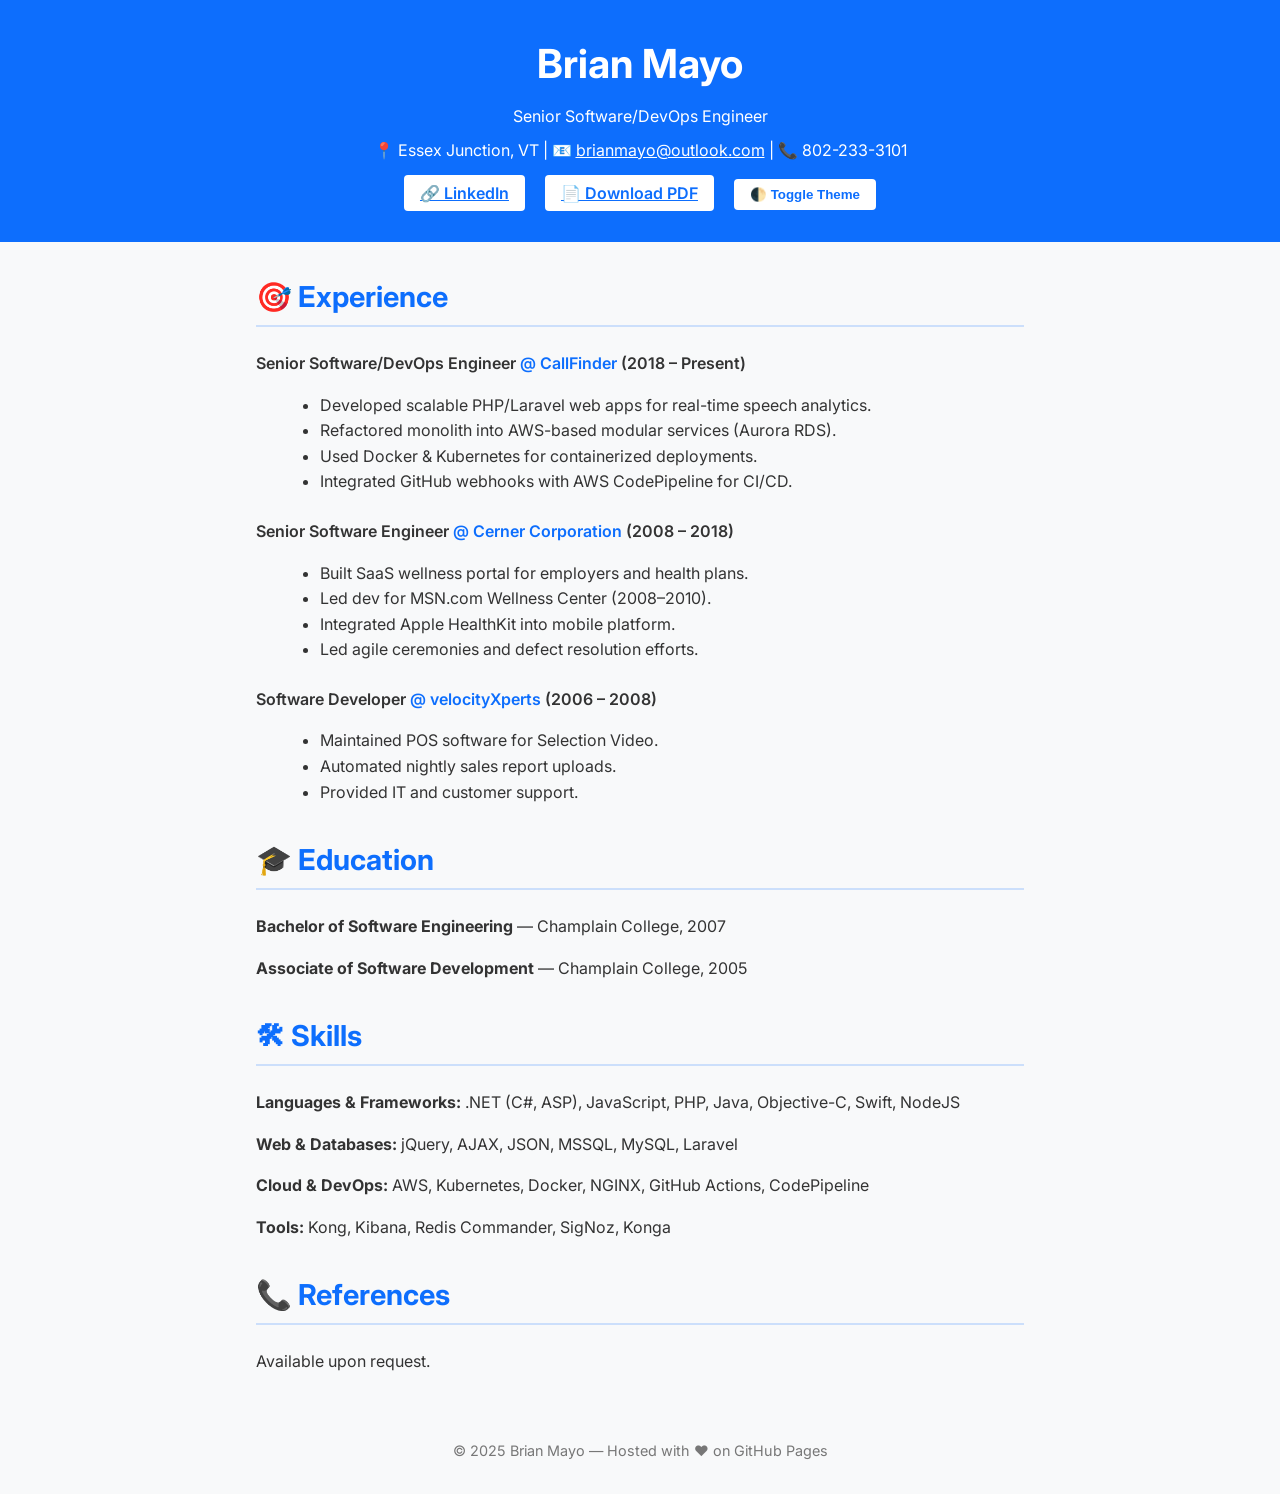
==== index.html @ fbe54fc8 "updates" ====
<!DOCTYPE html>
<html lang="en" data-theme="light">
<head>
  <meta charset="UTF-8" />
  <meta name="viewport" content="width=device-width, initial-scale=1.0"/>
  <title>Brian Mayo - Resume</title>
  <link href="https://fonts.googleapis.com/css2?family=Inter:wght@400;600&display=swap" rel="stylesheet"/>
  <style>
    :root {
      --bg: #f8f9fa;
      --text: #333;
      --accent: #0d6efd;
      --muted: #777;
    }
    [data-theme="dark"] {
      --bg: #1e1e1e;
      --text: #f1f1f1;
      --accent: #66aaff;
      --muted: #aaa;
    }

    * {
      box-sizing: border-box;
    }
    body {
      font-family: 'Inter', sans-serif;
      margin: 0;
      padding: 0;
      background-color: var(--bg);
      color: var(--text);
      line-height: 1.6;
      transition: background-color 0.3s, color 0.3s;
    }
    header {
      background-color: var(--accent);
      color: white;
      text-align: center;
      padding: 2rem 1rem;
      position: relative;
    }
    header h1 {
      margin: 0;
      font-size: 2.5rem;
    }
    header p {
      margin: 0.5rem 0;
    }
    .btn-group {
      margin-top: 1rem;
    }
    .btn {
      margin: 0 0.5rem;
      padding: 0.5rem 1rem;
      border: none;
      background: white;
      color: var(--accent);
      font-weight: 600;
      cursor: pointer;
      border-radius: 4px;
      transition: background 0.3s;
    }
    .btn:hover {
      background: #e0e0e0;
    }
    section {
      max-width: 800px;
      margin: 2rem auto;
      padding: 0 1rem;
    }
    h2 {
      color: var(--accent);
      font-size: 1.8rem;
      margin-top: 2rem;
      border-bottom: 2px solid #0d6efd30;
      padding-bottom: 0.3rem;
    }
    .job {
      margin-bottom: 1.5rem;
    }
    .job-title {
      font-weight: 600;
    }
    .job-company {
      color: var(--accent);
    }
    ul {
      margin: 0.5rem 0 1.5rem 1.5rem;
    }
    footer {
      text-align: center;
      padding: 2rem;
      font-size: 0.9rem;
      color: var(--muted);
    }

    @media (max-width: 600px) {
      header h1 {
        font-size: 1.8rem;
      }
      .btn {
        display: block;
        margin: 0.5rem auto;
        width: 80%;
      }
    }
  </style>
</head>
<body>

  <header>
    <h1>Brian Mayo</h1>
    <p>Senior Software/DevOps Engineer</p>
    <p>📍 Essex Junction, VT | 📧 <a href="mailto:brianmayo@outlook.com" style="color:#fff;">brianmayo@outlook.com</a> | 📞 802-233-3101</p>
    <div class="btn-group">
      <a class="btn" href="https://www.linkedin.com/in/YOUR-LINKEDIN" target="_blank">🔗 LinkedIn</a>
      <a class="btn" href="BrianMayoResume.pdf" download>📄 Download PDF</a>
      <button class="btn" onclick="toggleTheme()">🌓 Toggle Theme</button>
    </div>
  </header>

  <section>
    <h2>🎯 Experience</h2>
    <div class="job">
      <p class="job-title">Senior Software/DevOps Engineer <span class="job-company">@ CallFinder</span> (2018 – Present)</p>
      <ul>
        <li>Developed scalable PHP/Laravel web apps for real-time speech analytics.</li>
        <li>Refactored monolith into AWS-based modular services (Aurora RDS).</li>
        <li>Used Docker & Kubernetes for containerized deployments.</li>
        <li>Integrated GitHub webhooks with AWS CodePipeline for CI/CD.</li>
      </ul>
    </div>
    <div class="job">
      <p class="job-title">Senior Software Engineer <span class="job-company">@ Cerner Corporation</span> (2008 – 2018)</p>
      <ul>
        <li>Built SaaS wellness portal for employers and health plans.</li>
        <li>Led dev for MSN.com Wellness Center (2008–2010).</li>
        <li>Integrated Apple HealthKit into mobile platform.</li>
        <li>Led agile ceremonies and defect resolution efforts.</li>
      </ul>
    </div>
    <div class="job">
      <p class="job-title">Software Developer <span class="job-company">@ velocityXperts</span> (2006 – 2008)</p>
      <ul>
        <li>Maintained POS software for Selection Video.</li>
        <li>Automated nightly sales report uploads.</li>
        <li>Provided IT and customer support.</li>
      </ul>
    </div>
  </section>

  <section>
    <h2>🎓 Education</h2>
    <p><strong>Bachelor of Software Engineering</strong> — Champlain College, 2007</p>
    <p><strong>Associate of Software Development</strong> — Champlain College, 2005</p>
  </section>

  <section>
    <h2>🛠 Skills</h2>
    <p><strong>Languages & Frameworks:</strong> .NET (C#, ASP), JavaScript, PHP, Java, Objective-C, Swift, NodeJS</p>
    <p><strong>Web & Databases:</strong> jQuery, AJAX, JSON, MSSQL, MySQL, Laravel</p>
    <p><strong>Cloud & DevOps:</strong> AWS, Kubernetes, Docker, NGINX, GitHub Actions, CodePipeline</p>
    <p><strong>Tools:</strong> Kong, Kibana, Redis Commander, SigNoz, Konga</p>
  </section>

  <section>
    <h2>📞 References</h2>
    <p>Available upon request.</p>
  </section>

  <footer>
    © 2025 Brian Mayo — Hosted with ❤️ on GitHub Pages
  </footer>

  <script>
    function toggleTheme() {
      const html = document.documentElement;
      const current = html.getAttribute("data-theme");
      html.setAttribute("data-theme", current === "light" ? "dark" : "light");
    }
  </script>

</body>
</html>
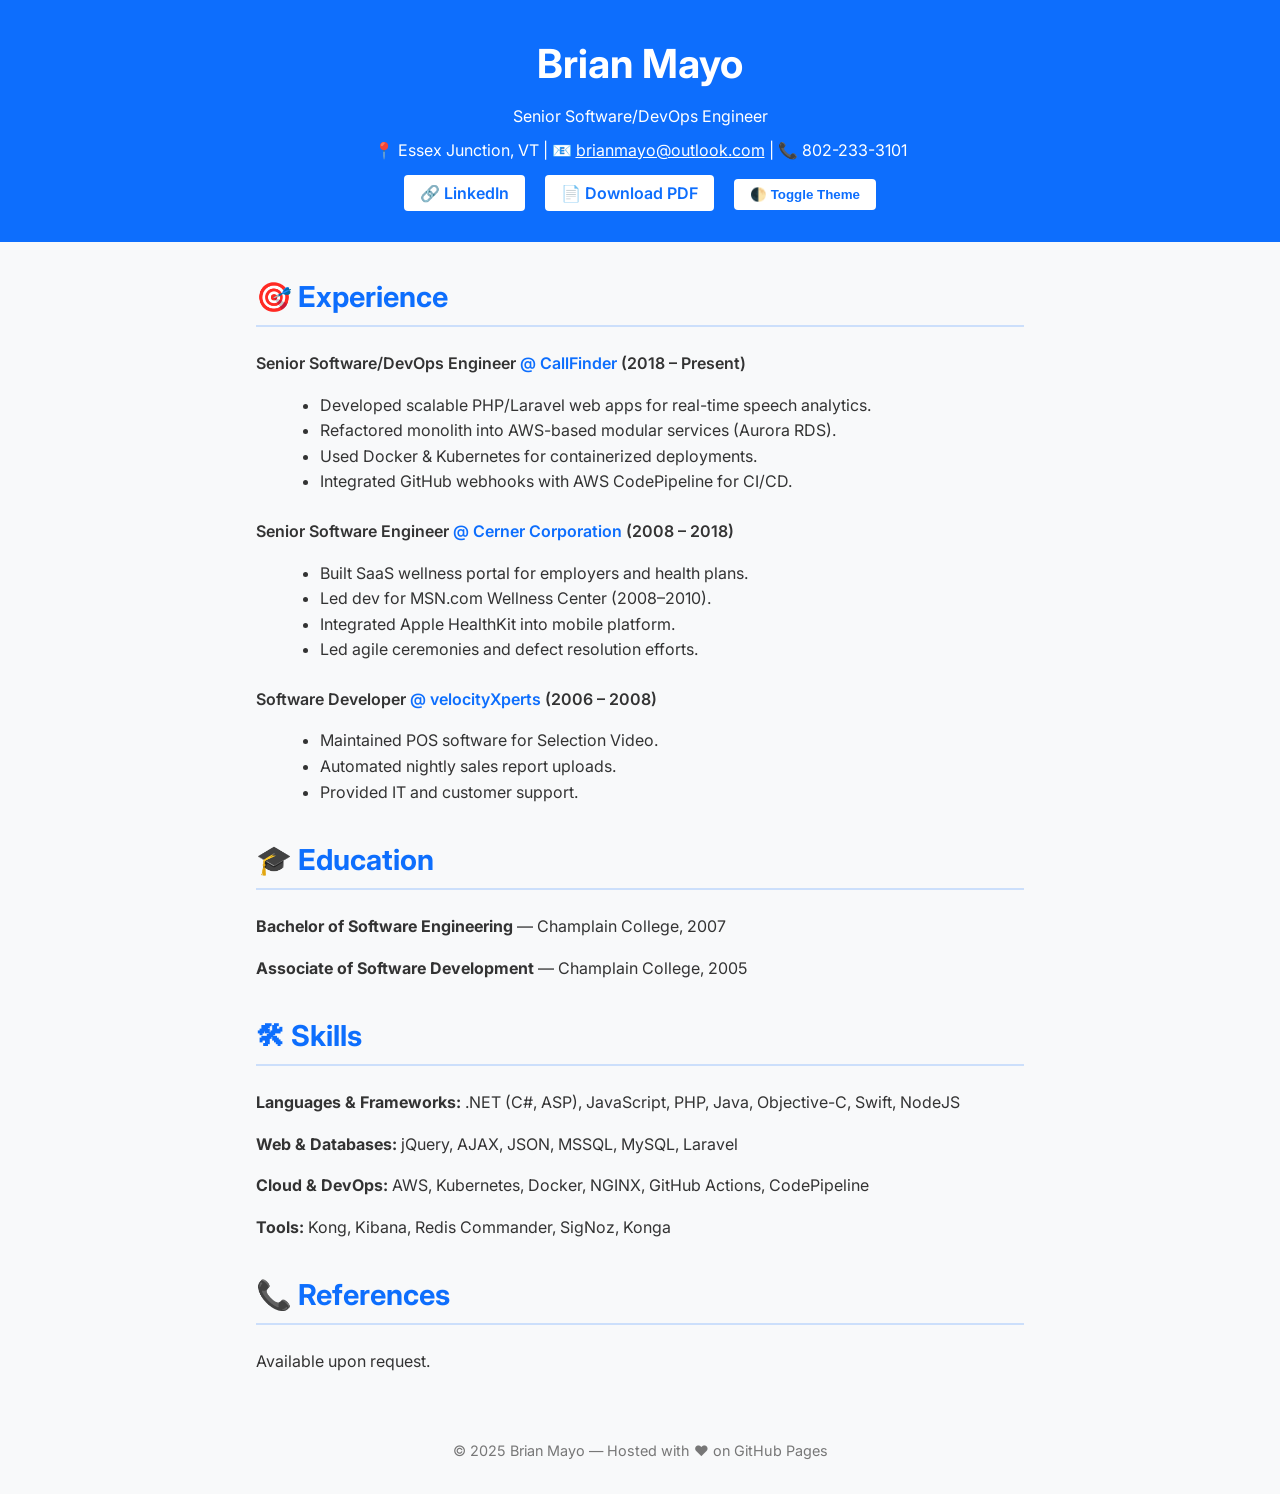
==== commit b3f9d884: "links" ====
--- a/index.html
+++ b/index.html
@@ -58,6 +58,7 @@
       cursor: pointer;
       border-radius: 4px;
       transition: background 0.3s;
+      text-decoration: none;
     }
     .btn:hover {
       background: #e0e0e0;
@@ -112,7 +113,7 @@
     <p>Senior Software/DevOps Engineer</p>
     <p>📍 Essex Junction, VT | 📧 <a href="mailto:brianmayo@outlook.com" style="color:#fff;">brianmayo@outlook.com</a> | 📞 802-233-3101</p>
     <div class="btn-group">
-      <a class="btn" href="https://www.linkedin.com/in/YOUR-LINKEDIN" target="_blank">🔗 LinkedIn</a>
+      <a class="btn" href="https://www.linkedin.com/in/brianjmayo/" target="_blank">🔗 LinkedIn</a>
       <a class="btn" href="BrianMayoResume.pdf" download>📄 Download PDF</a>
       <button class="btn" onclick="toggleTheme()">🌓 Toggle Theme</button>
     </div>
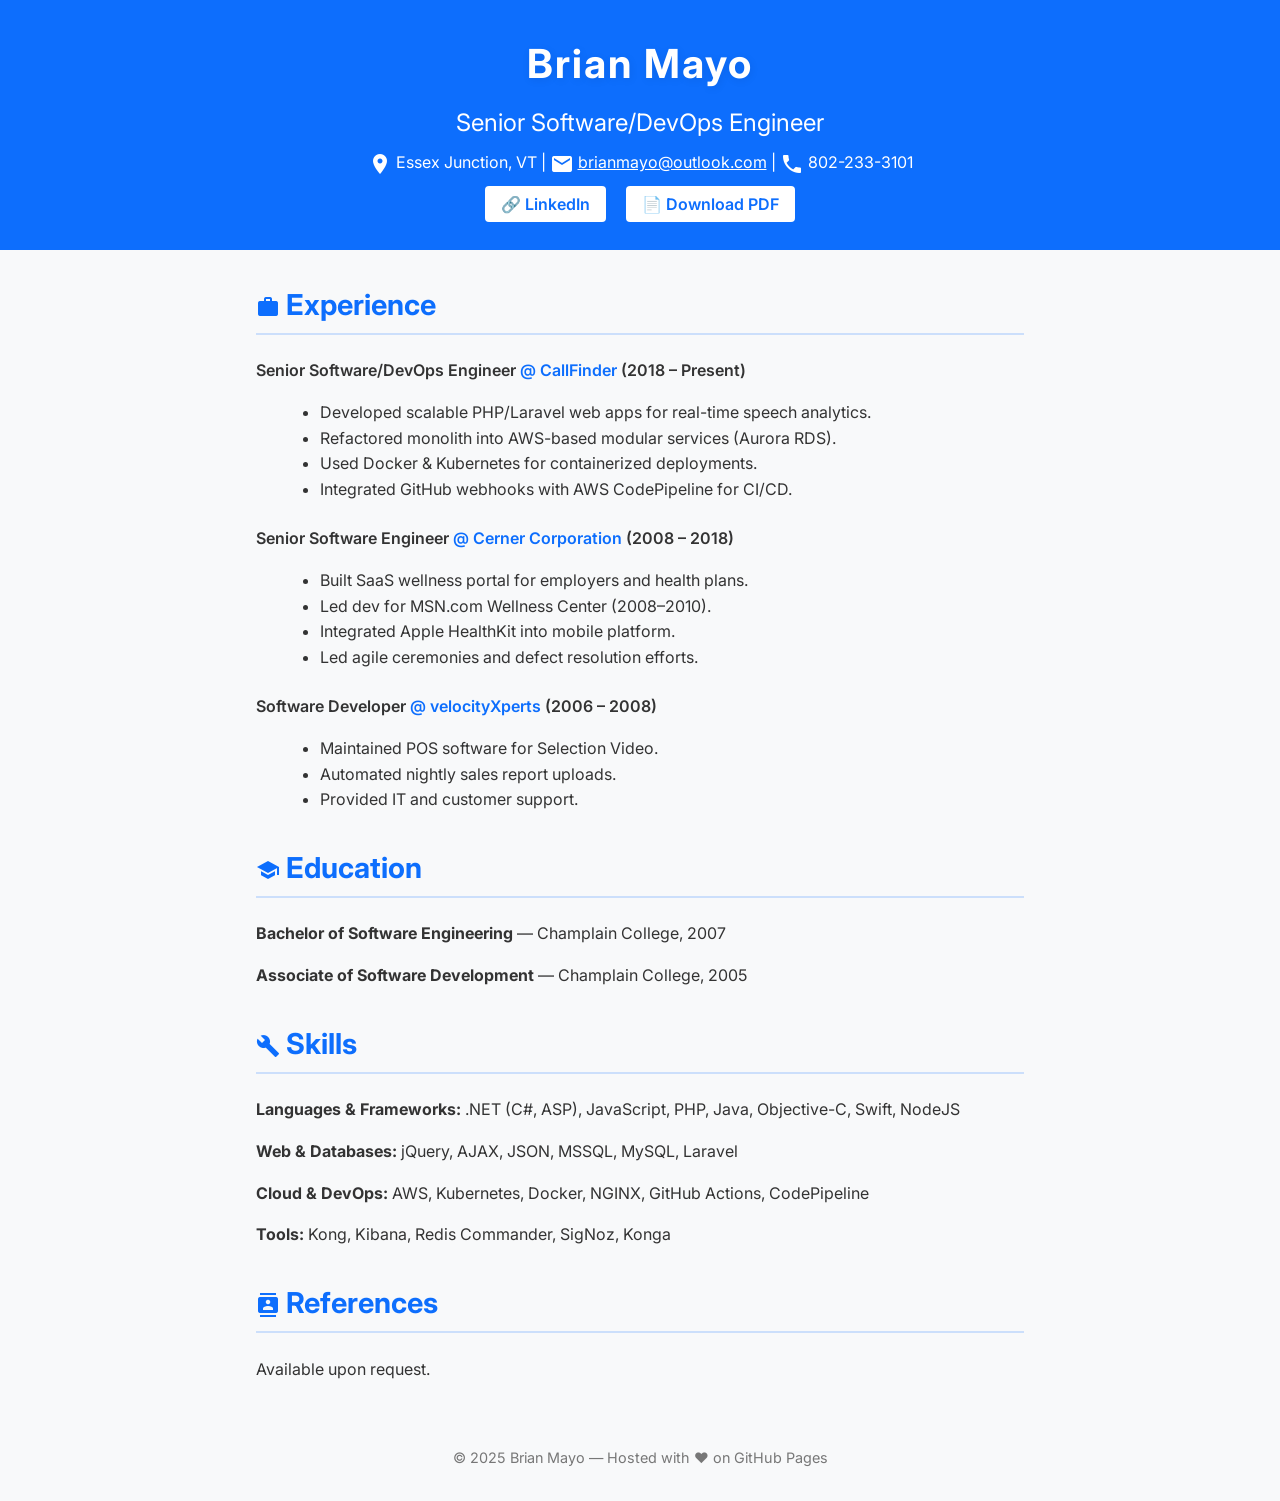
==== commit 27a38cd1: "design tweaks" ====
--- a/index.html
+++ b/index.html
@@ -5,122 +5,28 @@
   <meta name="viewport" content="width=device-width, initial-scale=1.0"/>
   <title>Brian Mayo - Resume</title>
   <link href="https://fonts.googleapis.com/css2?family=Inter:wght@400;600&display=swap" rel="stylesheet"/>
-  <style>
-    :root {
-      --bg: #f8f9fa;
-      --text: #333;
-      --accent: #0d6efd;
-      --muted: #777;
-    }
-    [data-theme="dark"] {
-      --bg: #1e1e1e;
-      --text: #f1f1f1;
-      --accent: #66aaff;
-      --muted: #aaa;
-    }
-
-    * {
-      box-sizing: border-box;
-    }
-    body {
-      font-family: 'Inter', sans-serif;
-      margin: 0;
-      padding: 0;
-      background-color: var(--bg);
-      color: var(--text);
-      line-height: 1.6;
-      transition: background-color 0.3s, color 0.3s;
-    }
-    header {
-      background-color: var(--accent);
-      color: white;
-      text-align: center;
-      padding: 2rem 1rem;
-      position: relative;
-    }
-    header h1 {
-      margin: 0;
-      font-size: 2.5rem;
-    }
-    header p {
-      margin: 0.5rem 0;
-    }
-    .btn-group {
-      margin-top: 1rem;
-    }
-    .btn {
-      margin: 0 0.5rem;
-      padding: 0.5rem 1rem;
-      border: none;
-      background: white;
-      color: var(--accent);
-      font-weight: 600;
-      cursor: pointer;
-      border-radius: 4px;
-      transition: background 0.3s;
-      text-decoration: none;
-    }
-    .btn:hover {
-      background: #e0e0e0;
-    }
-    section {
-      max-width: 800px;
-      margin: 2rem auto;
-      padding: 0 1rem;
-    }
-    h2 {
-      color: var(--accent);
-      font-size: 1.8rem;
-      margin-top: 2rem;
-      border-bottom: 2px solid #0d6efd30;
-      padding-bottom: 0.3rem;
-    }
-    .job {
-      margin-bottom: 1.5rem;
-    }
-    .job-title {
-      font-weight: 600;
-    }
-    .job-company {
-      color: var(--accent);
-    }
-    ul {
-      margin: 0.5rem 0 1.5rem 1.5rem;
-    }
-    footer {
-      text-align: center;
-      padding: 2rem;
-      font-size: 0.9rem;
-      color: var(--muted);
-    }
-
-    @media (max-width: 600px) {
-      header h1 {
-        font-size: 1.8rem;
-      }
-      .btn {
-        display: block;
-        margin: 0.5rem auto;
-        width: 80%;
-      }
-    }
-  </style>
+  <link href="https://fonts.googleapis.com/icon?family=Material+Icons" rel="stylesheet">
+  <link rel="stylesheet" href="styles.css"/>
 </head>
 <body>
 
   <header>
     <h1>Brian Mayo</h1>
-    <p>Senior Software/DevOps Engineer</p>
-    <p>📍 Essex Junction, VT | 📧 <a href="mailto:brianmayo@outlook.com" style="color:#fff;">brianmayo@outlook.com</a> | 📞 802-233-3101</p>
+    <h3>Senior Software/DevOps Engineer</h3>
+    <p>
+      <span class="material-icons" style="vertical-align:middle;">location_on</span> Essex Junction, VT |
+      <span class="material-icons" style="vertical-align:middle;">email</span>
+      <a href="mailto:brianmayo@outlook.com" style="color:#fff;">brianmayo@outlook.com</a> |
+      <span class="material-icons" style="vertical-align:middle;">phone</span> 802-233-3101
+    </p>
     <div class="btn-group">
       <a class="btn" href="https://www.linkedin.com/in/brianjmayo/" target="_blank">🔗 LinkedIn</a>
       <a class="btn" href="BrianMayoResume.pdf" download>📄 Download PDF</a>
-      <button class="btn" onclick="toggleTheme()">🌓 Toggle Theme</button>
     </div>
   </header>
 
   <section>
-    <h2>🎯 Experience</h2>
+    <h2><span class="material-icons" style="vertical-align:middle;">work</span> Experience</h2>
     <div class="job">
       <p class="job-title">Senior Software/DevOps Engineer <span class="job-company">@ CallFinder</span> (2018 – Present)</p>
       <ul>
@@ -150,13 +56,13 @@
   </section>
 
   <section>
-    <h2>🎓 Education</h2>
+    <h2><span class="material-icons" style="vertical-align:middle;">school</span> Education</h2>
     <p><strong>Bachelor of Software Engineering</strong> — Champlain College, 2007</p>
     <p><strong>Associate of Software Development</strong> — Champlain College, 2005</p>
   </section>
 
   <section>
-    <h2>🛠 Skills</h2>
+    <h2><span class="material-icons" style="vertical-align:middle;">build</span> Skills</h2>
     <p><strong>Languages & Frameworks:</strong> .NET (C#, ASP), JavaScript, PHP, Java, Objective-C, Swift, NodeJS</p>
     <p><strong>Web & Databases:</strong> jQuery, AJAX, JSON, MSSQL, MySQL, Laravel</p>
     <p><strong>Cloud & DevOps:</strong> AWS, Kubernetes, Docker, NGINX, GitHub Actions, CodePipeline</p>
@@ -164,7 +70,7 @@
   </section>
 
   <section>
-    <h2>📞 References</h2>
+    <h2><span class="material-icons" style="vertical-align:middle;">contacts</span> References</h2>
     <p>Available upon request.</p>
   </section>
 
@@ -173,11 +79,14 @@
   </footer>
 
   <script>
-    function toggleTheme() {
+    // Auto-switch to dark mode if user prefers it
+    (function() {
+      const prefersDark = window.matchMedia('(prefers-color-scheme: dark)').matches;
       const html = document.documentElement;
-      const current = html.getAttribute("data-theme");
-      html.setAttribute("data-theme", current === "light" ? "dark" : "light");
-    }
+      if (prefersDark && html.getAttribute("data-theme") !== "dark") {
+      html.setAttribute("data-theme", "dark");
+      }
+    })();
   </script>
 
 </body>
--- a/styles.css
+++ b/styles.css
@@ -0,0 +1,108 @@
+/* styles.css */
+
+:root {
+    --bg: #f8f9fa;
+    --text: #333;
+    --accent: #0d6efd;
+    --muted: #777;
+}
+[data-theme="dark"] {
+    --bg: #1e1e1e;
+    --text: #f1f1f1;
+    --accent: #66aaff;
+    --muted: #aaa;
+}
+
+* {
+    box-sizing: border-box;
+}
+body {
+    font-family: 'Inter', sans-serif;
+    margin: 0;
+    padding: 0;
+    background-color: var(--bg);
+    color: var(--text);
+    line-height: 1.6;
+    transition: background-color 0.3s, color 0.3s;
+}
+header {
+    background-color: var(--accent);
+    color: white;
+    text-align: center;
+    padding: 2rem 1rem;
+    position: relative;
+}
+header h1 {
+    margin: 0;
+    font-size: 2.5rem;
+    font-family: 'Orbitron', 'Inter', Arial, sans-serif;
+    letter-spacing: 2px;
+    text-shadow: 1px 2px 8px rgba(0,0,0,0.08);
+}
+header h3 {
+    font-size: 1.5rem;
+    margin: 0.5rem 0;
+    font-weight: 400;
+}
+header p {
+    margin: 0.5rem 0;
+}
+.btn-group {
+    margin-top: 1rem;
+}
+.btn {
+    margin: 0 0.5rem;
+    padding: 0.5rem 1rem;
+    border: none;
+    background: white;
+    color: var(--accent);
+    font-weight: 600;
+    cursor: pointer;
+    border-radius: 4px;
+    transition: background 0.3s;
+    text-decoration: none;
+}
+.btn:hover {
+    background: #e0e0e0;
+}
+section {
+    max-width: 800px;
+    margin: 2rem auto;
+    padding: 0 1rem;
+}
+h2 {
+    color: var(--accent);
+    font-size: 1.8rem;
+    margin-top: 2rem;
+    border-bottom: 2px solid #0d6efd30;
+    padding-bottom: 0.3rem;
+}
+.job {
+    margin-bottom: 1.5rem;
+}
+.job-title {
+    font-weight: 600;
+}
+.job-company {
+    color: var(--accent);
+}
+ul {
+    margin: 0.5rem 0 1.5rem 1.5rem;
+}
+footer {
+    text-align: center;
+    padding: 2rem;
+    font-size: 0.9rem;
+    color: var(--muted);
+}
+
+@media (max-width: 600px) {
+    header h1 {
+    font-size: 1.8rem;
+    }
+    .btn {
+    display: block;
+    margin: 0.5rem auto;
+    width: 80%;
+    }
+}
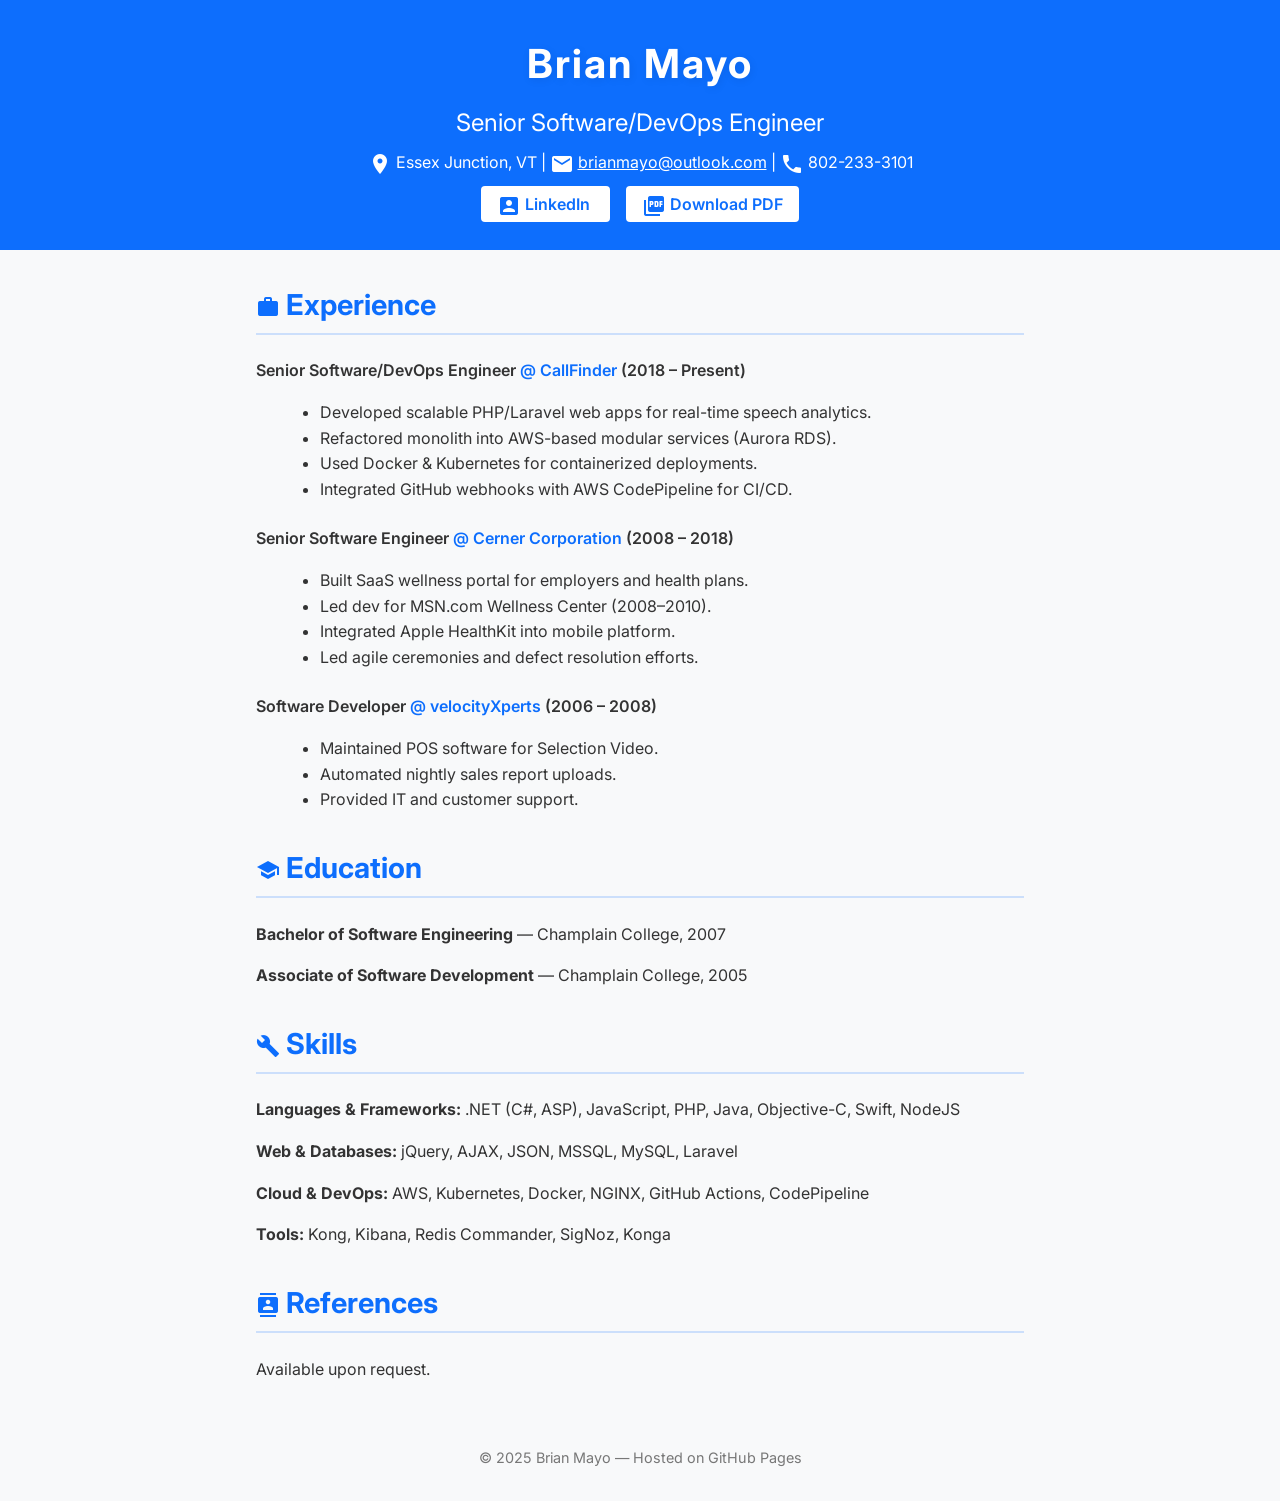
==== commit 65e3c1a0: "more icon changes" ====
--- a/index.html
+++ b/index.html
@@ -20,8 +20,12 @@
       <span class="material-icons" style="vertical-align:middle;">phone</span> 802-233-3101
     </p>
     <div class="btn-group">
-      <a class="btn" href="https://www.linkedin.com/in/brianjmayo/" target="_blank">🔗 LinkedIn</a>
-      <a class="btn" href="BrianMayoResume.pdf" download>📄 Download PDF</a>
+      <a class="btn" href="https://www.linkedin.com/in/brianjmayo/" target="_blank">
+        <span class="material-icons" style="vertical-align:middle;">account_box</span> LinkedIn
+      </a>
+      <a class="btn" href="BrianMayoResume.pdf" download>
+        <span class="material-icons" style="vertical-align:middle;">picture_as_pdf</span> Download PDF
+      </a>
     </div>
   </header>
 
@@ -75,7 +79,7 @@
   </section>
 
   <footer>
-    © 2025 Brian Mayo — Hosted with ❤️ on GitHub Pages
+    © 2025 Brian Mayo — Hosted on GitHub Pages
   </footer>
 
   <script>
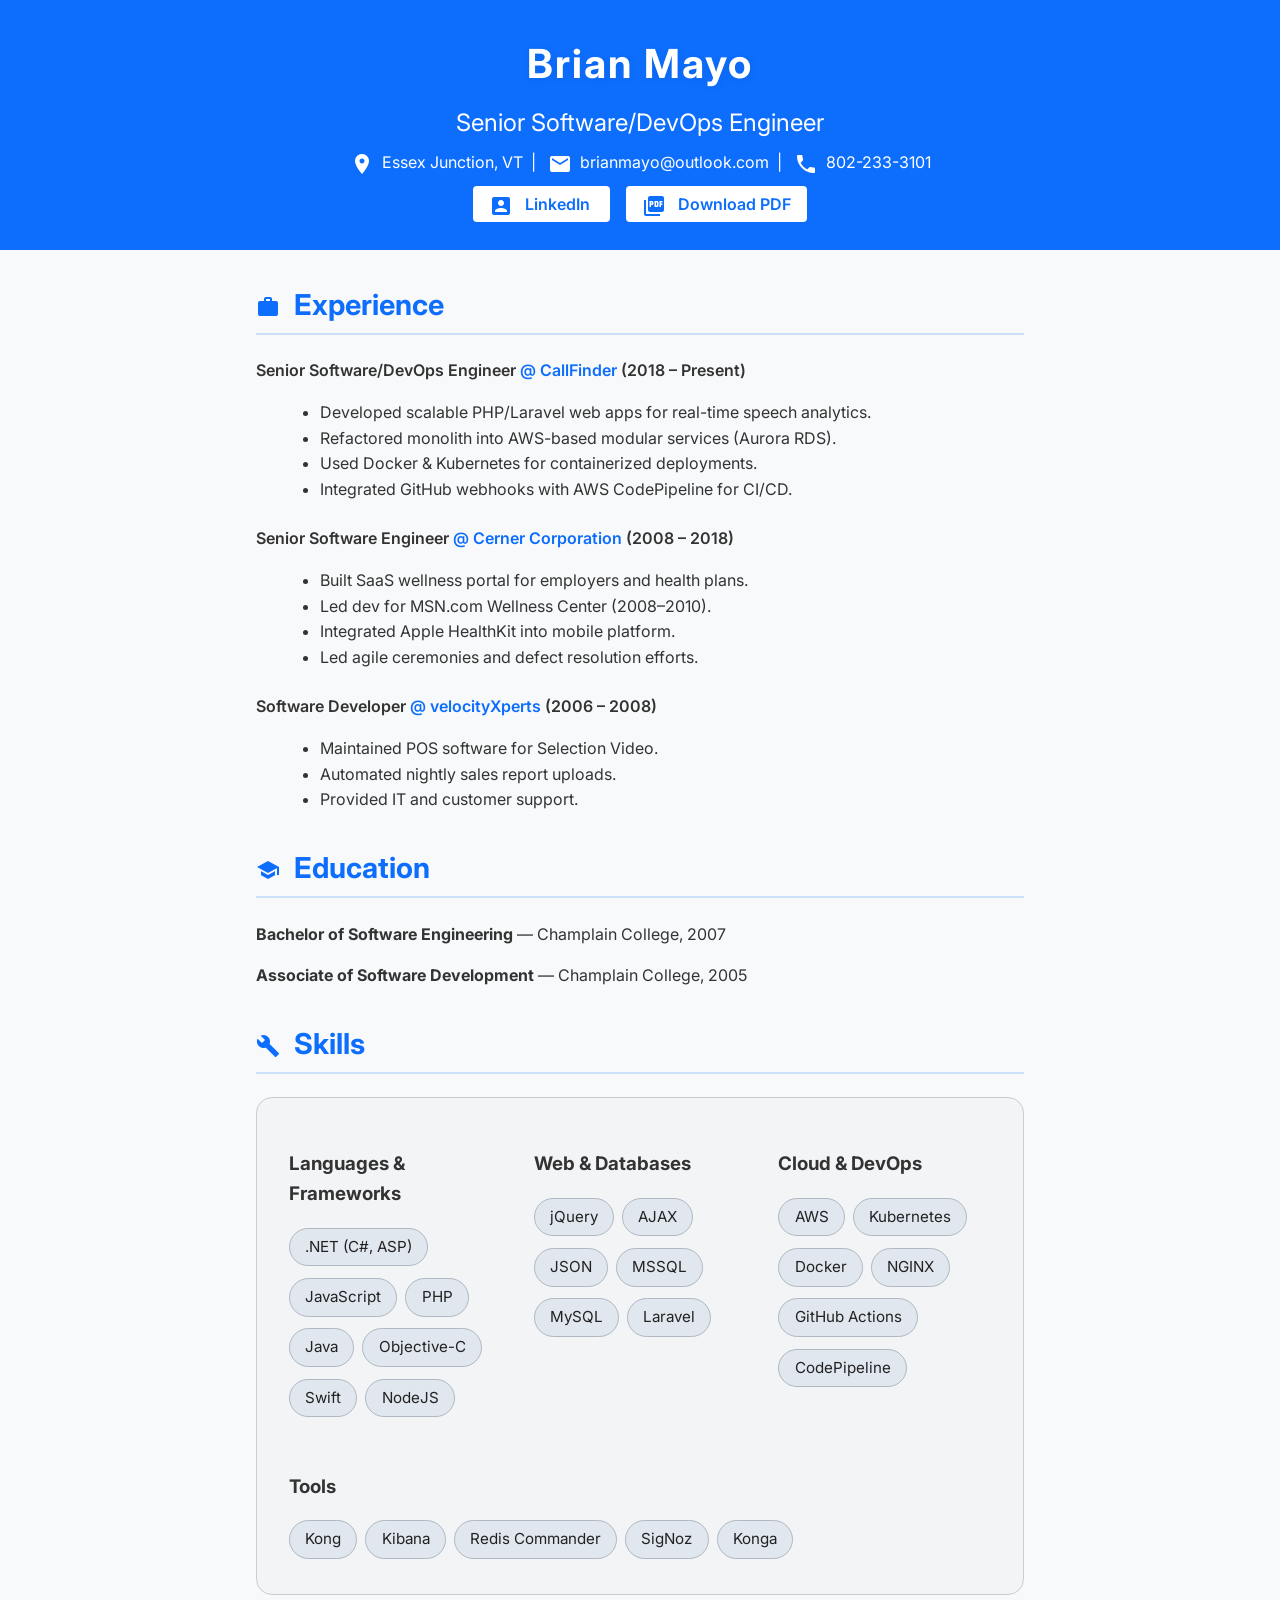
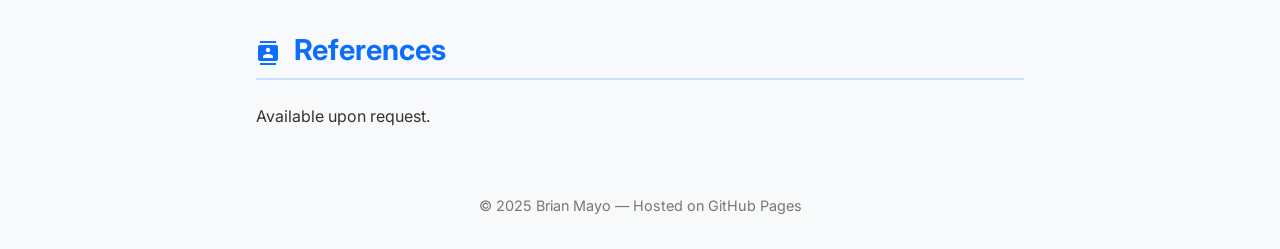
==== commit bc1659e3: "more design tweaks" ====
--- a/index.html
+++ b/index.html
@@ -14,23 +14,22 @@
     <h1>Brian Mayo</h1>
     <h3>Senior Software/DevOps Engineer</h3>
     <p>
-      <span class="material-icons" style="vertical-align:middle;">location_on</span> Essex Junction, VT |
-      <span class="material-icons" style="vertical-align:middle;">email</span>
-      <a href="mailto:brianmayo@outlook.com" style="color:#fff;">brianmayo@outlook.com</a> |
-      <span class="material-icons" style="vertical-align:middle;">phone</span> 802-233-3101
+      <span class="material-icons">location_on</span>Essex Junction, VT&nbsp;&nbsp;|&nbsp;&nbsp;
+      <span class="material-icons">email</span><a href="mailto:brianmayo@outlook.com">brianmayo@outlook.com</a>&nbsp;&nbsp;|&nbsp;&nbsp;
+      <span class="material-icons">phone</span>802-233-3101
     </p>
     <div class="btn-group">
       <a class="btn" href="https://www.linkedin.com/in/brianjmayo/" target="_blank">
-        <span class="material-icons" style="vertical-align:middle;">account_box</span> LinkedIn
+        <span class="material-icons">account_box</span> LinkedIn
       </a>
       <a class="btn" href="BrianMayoResume.pdf" download>
-        <span class="material-icons" style="vertical-align:middle;">picture_as_pdf</span> Download PDF
+        <span class="material-icons">picture_as_pdf</span> Download PDF
       </a>
     </div>
   </header>
 
   <section>
-    <h2><span class="material-icons" style="vertical-align:middle;">work</span> Experience</h2>
+    <h2><span class="material-icons">work</span> Experience</h2>
     <div class="job">
       <p class="job-title">Senior Software/DevOps Engineer <span class="job-company">@ CallFinder</span> (2018 – Present)</p>
       <ul>
@@ -60,21 +59,63 @@
   </section>
 
   <section>
-    <h2><span class="material-icons" style="vertical-align:middle;">school</span> Education</h2>
+    <h2><span class="material-icons">school</span> Education</h2>
     <p><strong>Bachelor of Software Engineering</strong> — Champlain College, 2007</p>
     <p><strong>Associate of Software Development</strong> — Champlain College, 2005</p>
   </section>
 
   <section>
-    <h2><span class="material-icons" style="vertical-align:middle;">build</span> Skills</h2>
-    <p><strong>Languages & Frameworks:</strong> .NET (C#, ASP), JavaScript, PHP, Java, Objective-C, Swift, NodeJS</p>
-    <p><strong>Web & Databases:</strong> jQuery, AJAX, JSON, MSSQL, MySQL, Laravel</p>
-    <p><strong>Cloud & DevOps:</strong> AWS, Kubernetes, Docker, NGINX, GitHub Actions, CodePipeline</p>
-    <p><strong>Tools:</strong> Kong, Kibana, Redis Commander, SigNoz, Konga</p>
+    <h2><span class="material-icons">build</span> Skills</h2>
+    <div class="skills-box"">
+      <div class="skill-box">
+        <h3>Languages & Frameworks</h3>
+        <div class="skills-pills">
+          <span class="pill">.NET (C#, ASP)</span>
+          <span class="pill">JavaScript</span>
+          <span class="pill">PHP</span>
+          <span class="pill">Java</span>
+          <span class="pill">Objective-C</span>
+          <span class="pill">Swift</span>
+          <span class="pill">NodeJS</span>
+        </div>
+      </div>
+      <div class="skill-box">
+        <h3>Web & Databases</h3>
+        <div class="skills-pills">
+          <span class="pill">jQuery</span>
+          <span class="pill">AJAX</span>
+          <span class="pill">JSON</span>
+          <span class="pill">MSSQL</span>
+          <span class="pill">MySQL</span>
+          <span class="pill">Laravel</span>
+        </div>
+      </div>
+      <div class="skill-box">
+        <h3>Cloud & DevOps</h3>
+        <div class="skills-pills">
+          <span class="pill">AWS</span>
+          <span class="pill">Kubernetes</span>
+          <span class="pill">Docker</span>
+          <span class="pill">NGINX</span>
+          <span class="pill">GitHub Actions</span>
+          <span class="pill">CodePipeline</span>
+        </div>
+      </div>
+      <div class="skill-box">
+        <h3>Tools</h3>
+        <div class="skills-pills">
+          <span class="pill">Kong</span>
+          <span class="pill">Kibana</span>
+          <span class="pill">Redis Commander</span>
+          <span class="pill">SigNoz</span>
+          <span class="pill">Konga</span>
+        </div>
+      </div>
+    </div>
   </section>
 
   <section>
-    <h2><span class="material-icons" style="vertical-align:middle;">contacts</span> References</h2>
+    <h2><span class="material-icons">contacts</span> References</h2>
     <p>Available upon request.</p>
   </section>
 
--- a/styles.css
+++ b/styles.css
@@ -47,6 +47,10 @@
 header p {
     margin: 0.5rem 0;
 }
+header p a {
+    color: white;
+    text-decoration: none;
+}
 .btn-group {
     margin-top: 1rem;
 }
@@ -95,6 +99,45 @@
     font-size: 0.9rem;
     color: var(--muted);
 }
+.material-icons {
+    vertical-align: middle;
+    margin-right: 0.5rem;
+}
+.skills-box {
+    display: flex;
+    flex-wrap: wrap;
+    gap: 2rem;
+    border: 1px solid #ccc;
+    border-radius: 1rem;
+    padding: 2rem;
+    background: #f3f4f6;
+}
+.skill-box {
+    flex: 1 1 200px;
+    min-width: 200px;
+}
+.skills-pills {
+    display: flex;
+    flex-wrap: wrap;
+    gap: 0.5rem;
+    margin-top: 0.5rem;
+}
+.pill {
+    display: inline-block;
+    padding: 0.4em 1em;
+    border-radius: 999px;
+    background: #444;
+    color: #fff;
+    font-size: 0.95em;
+    border: 1px solid #666;
+    margin-bottom: 0.25em;
+    white-space: nowrap;
+}
+[data-theme="light"] .pill {
+    background: #e0e7ef;
+    color: #222;
+    border: 1px solid #b0b8c1;
+}
 
 @media (max-width: 600px) {
     header h1 {
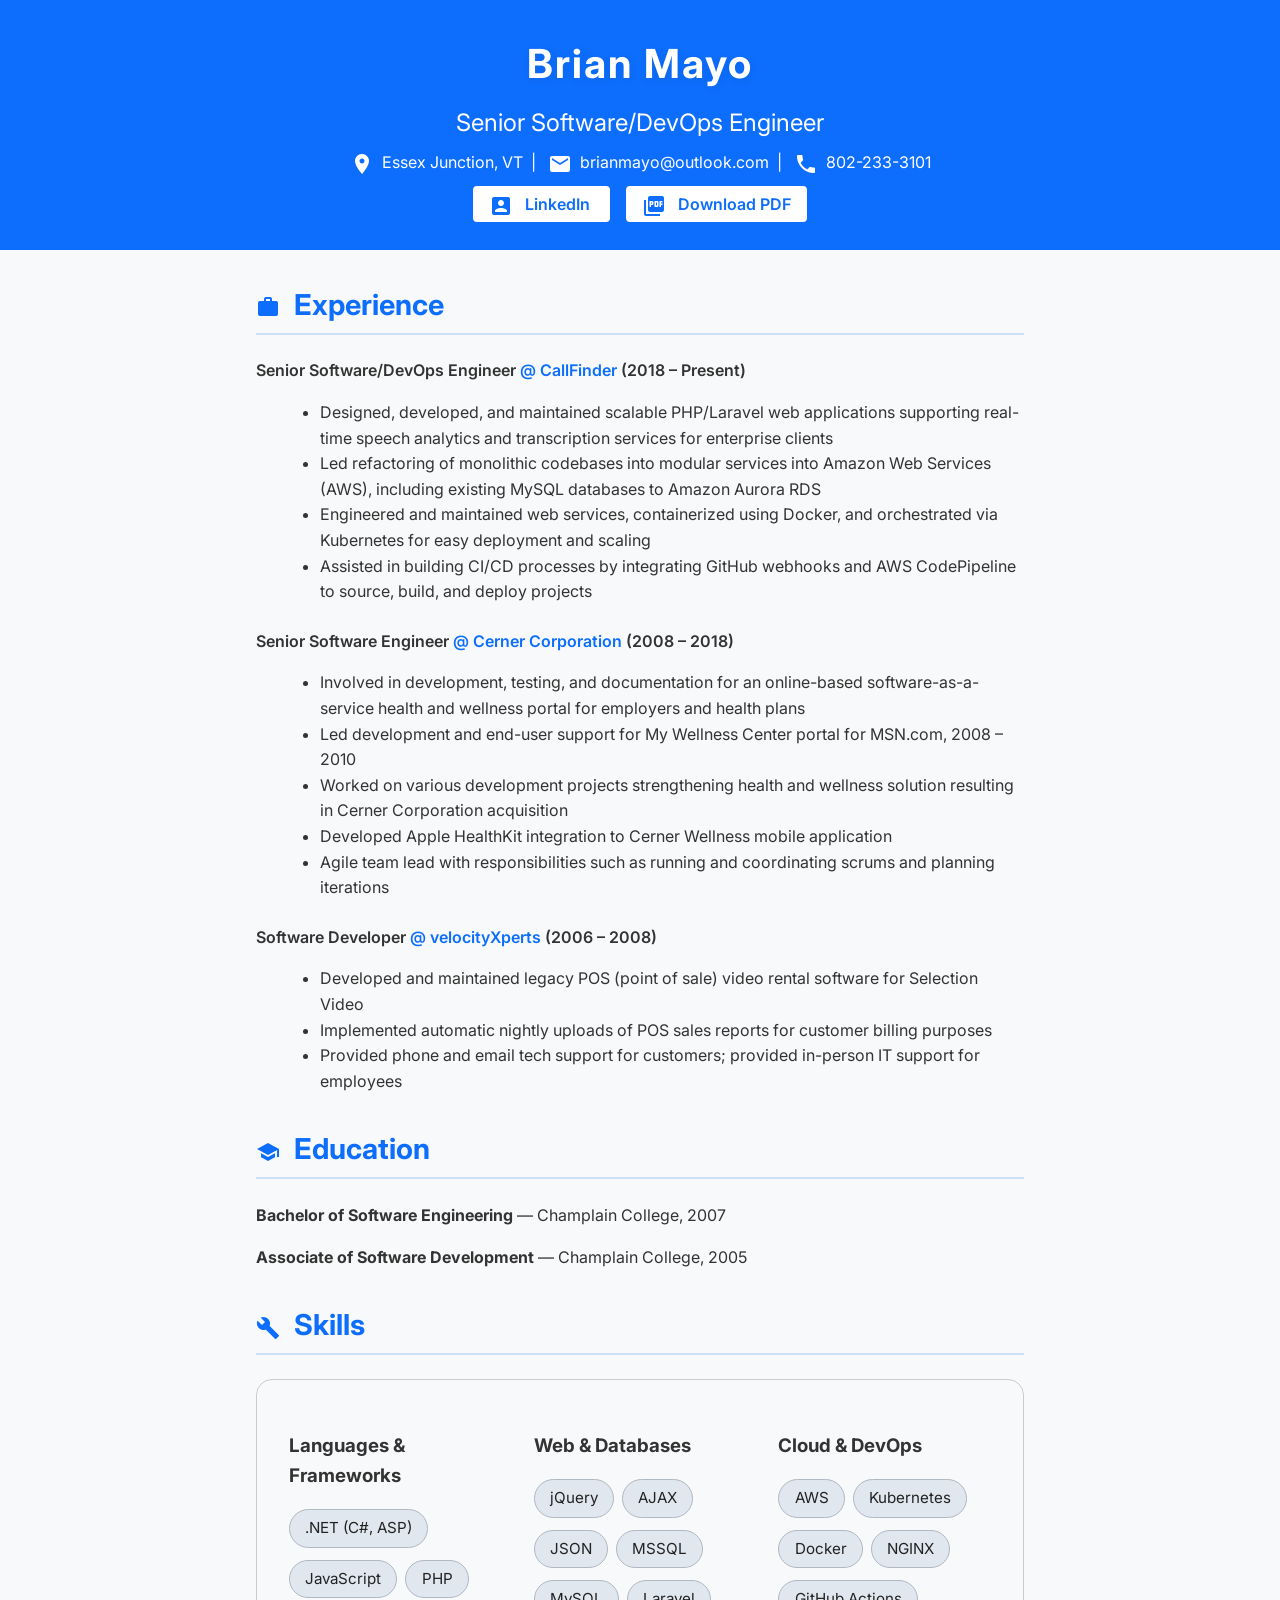
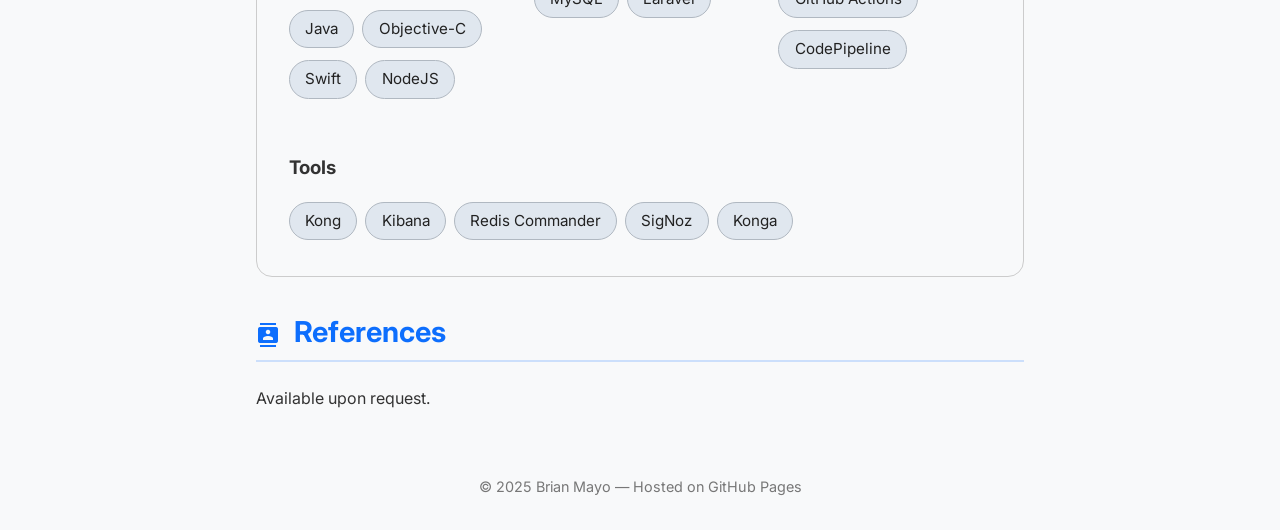
==== commit bda8a007: "pdf to web resume" ====
--- a/index.html
+++ b/index.html
@@ -33,27 +33,28 @@
     <div class="job">
       <p class="job-title">Senior Software/DevOps Engineer <span class="job-company">@ CallFinder</span> (2018 – Present)</p>
       <ul>
-        <li>Developed scalable PHP/Laravel web apps for real-time speech analytics.</li>
-        <li>Refactored monolith into AWS-based modular services (Aurora RDS).</li>
-        <li>Used Docker & Kubernetes for containerized deployments.</li>
-        <li>Integrated GitHub webhooks with AWS CodePipeline for CI/CD.</li>
+        <li>Designed, developed, and maintained scalable PHP/Laravel web applications supporting real-time speech analytics and transcription services for enterprise clients</li>
+        <li>Led refactoring of monolithic codebases into modular services into Amazon Web Services (AWS), including existing MySQL databases to Amazon Aurora RDS</li>
+        <li>Engineered and maintained web services, containerized using Docker, and orchestrated via Kubernetes for easy deployment and scaling</li>
+        <li>Assisted in building CI/CD processes by integrating GitHub webhooks and AWS CodePipeline to source, build, and deploy projects</li>
       </ul>
     </div>
     <div class="job">
       <p class="job-title">Senior Software Engineer <span class="job-company">@ Cerner Corporation</span> (2008 – 2018)</p>
       <ul>
-        <li>Built SaaS wellness portal for employers and health plans.</li>
-        <li>Led dev for MSN.com Wellness Center (2008–2010).</li>
-        <li>Integrated Apple HealthKit into mobile platform.</li>
-        <li>Led agile ceremonies and defect resolution efforts.</li>
+        <li>Involved in development, testing, and documentation for an online-based software-as-a-service health and wellness portal for employers and health plans</li>
+        <li>Led development and end-user support for My Wellness Center portal for MSN.com, 2008 – 2010</li>
+        <li>Worked on various development projects strengthening health and wellness solution resulting in Cerner Corporation acquisition</li>
+        <li>Developed Apple HealthKit integration to Cerner Wellness mobile application</li>
+        <li>Agile team lead with responsibilities such as running and coordinating scrums and planning iterations</li>
       </ul>
     </div>
     <div class="job">
       <p class="job-title">Software Developer <span class="job-company">@ velocityXperts</span> (2006 – 2008)</p>
       <ul>
-        <li>Maintained POS software for Selection Video.</li>
-        <li>Automated nightly sales report uploads.</li>
-        <li>Provided IT and customer support.</li>
+        <li>Developed and maintained legacy POS (point of sale) video rental software for Selection Video</li>
+        <li>Implemented automatic nightly uploads of POS sales reports for customer billing purposes</li>
+        <li>Provided phone and email tech support for customers;  provided in-person IT support for employees</li>
       </ul>
     </div>
   </section>
@@ -135,4 +136,4 @@
   </script>
 
 </body>
-</html>+</html>
--- a/styles.css
+++ b/styles.css
@@ -110,7 +110,6 @@
     border: 1px solid #ccc;
     border-radius: 1rem;
     padding: 2rem;
-    background: #f3f4f6;
 }
 .skill-box {
     flex: 1 1 200px;
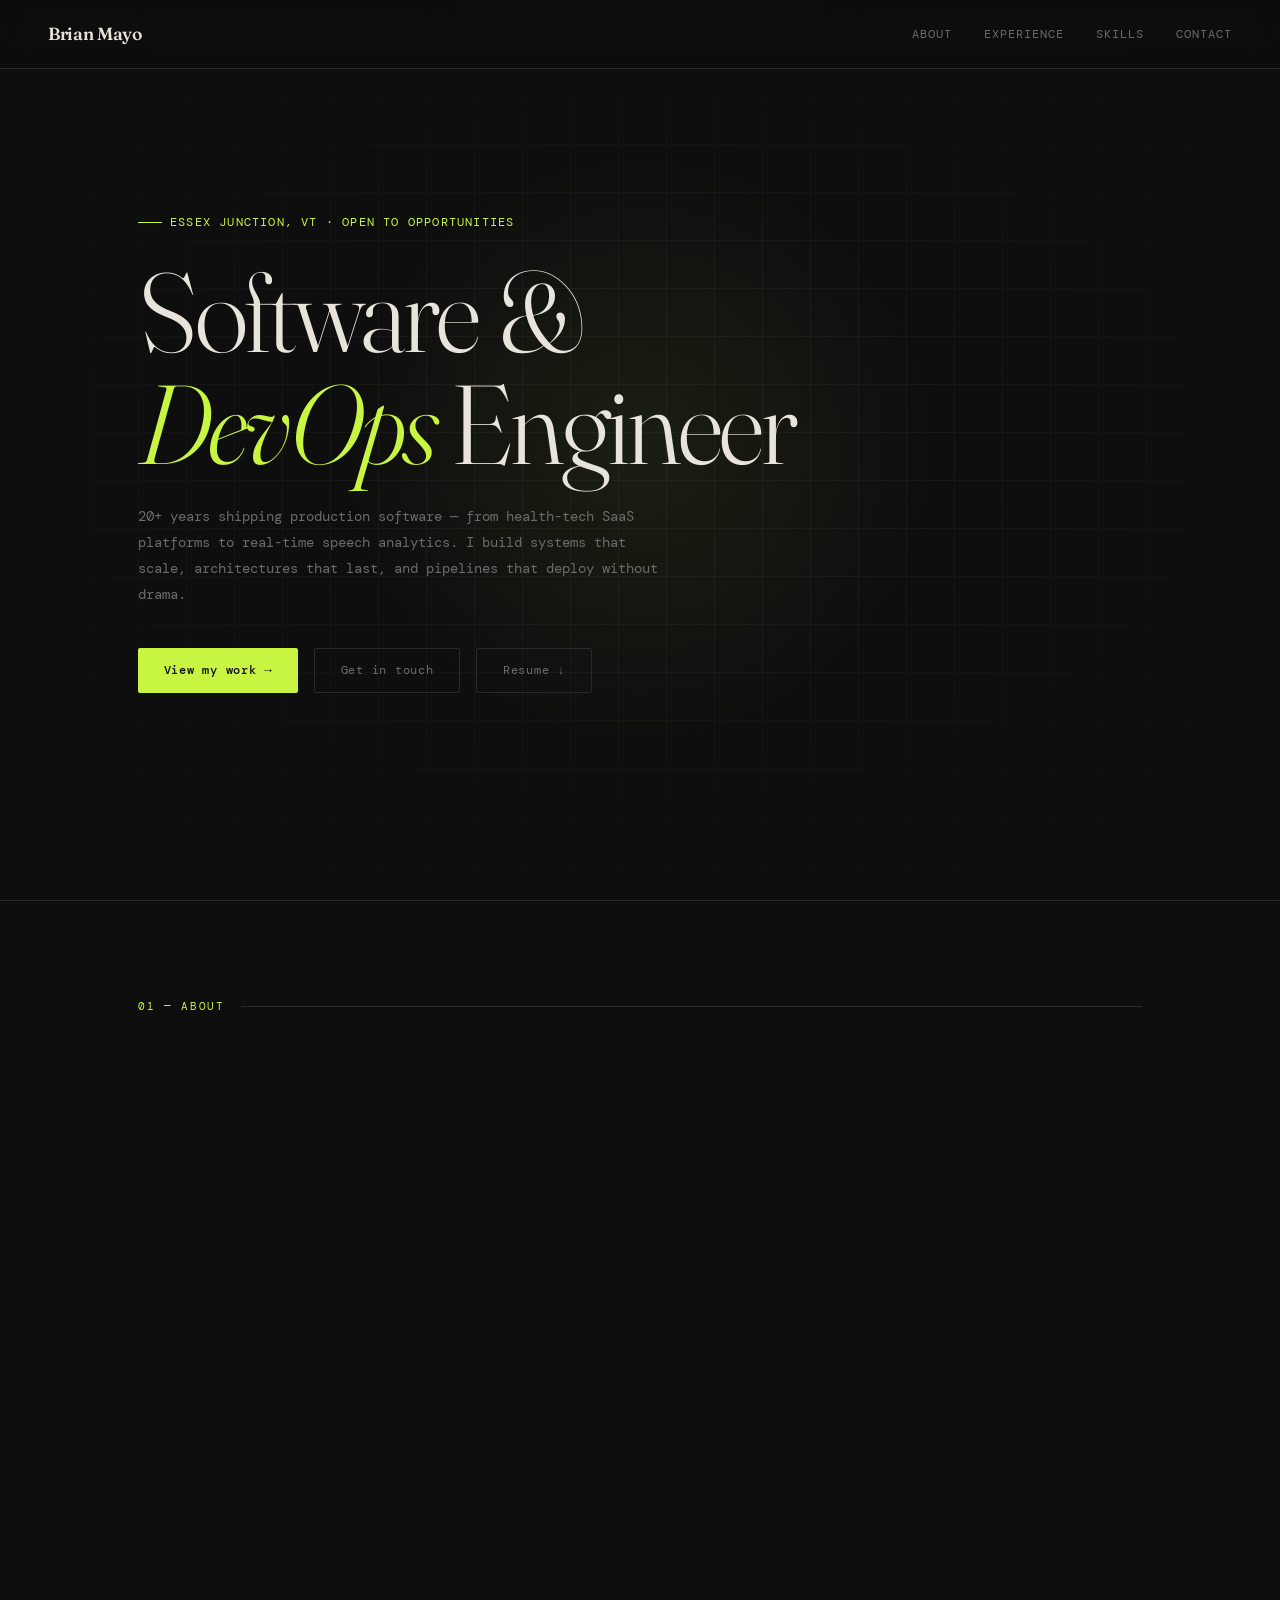
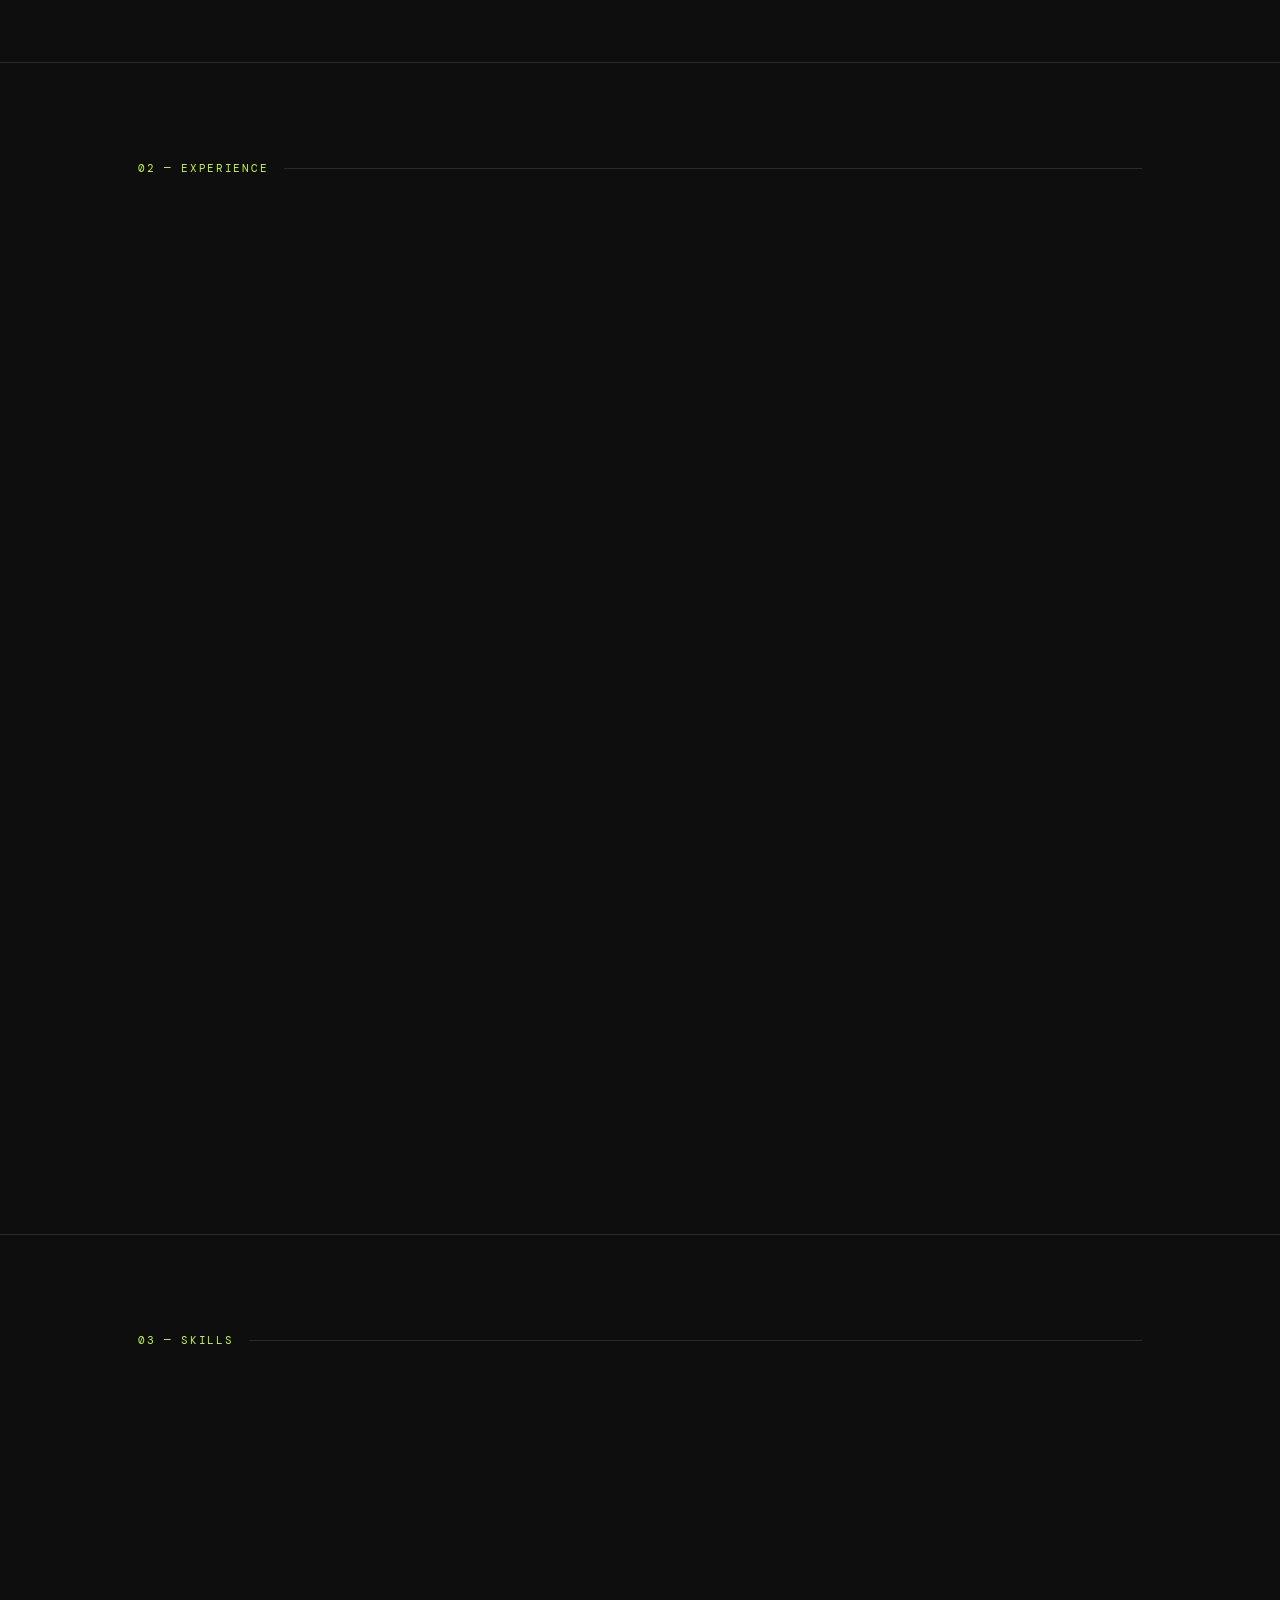
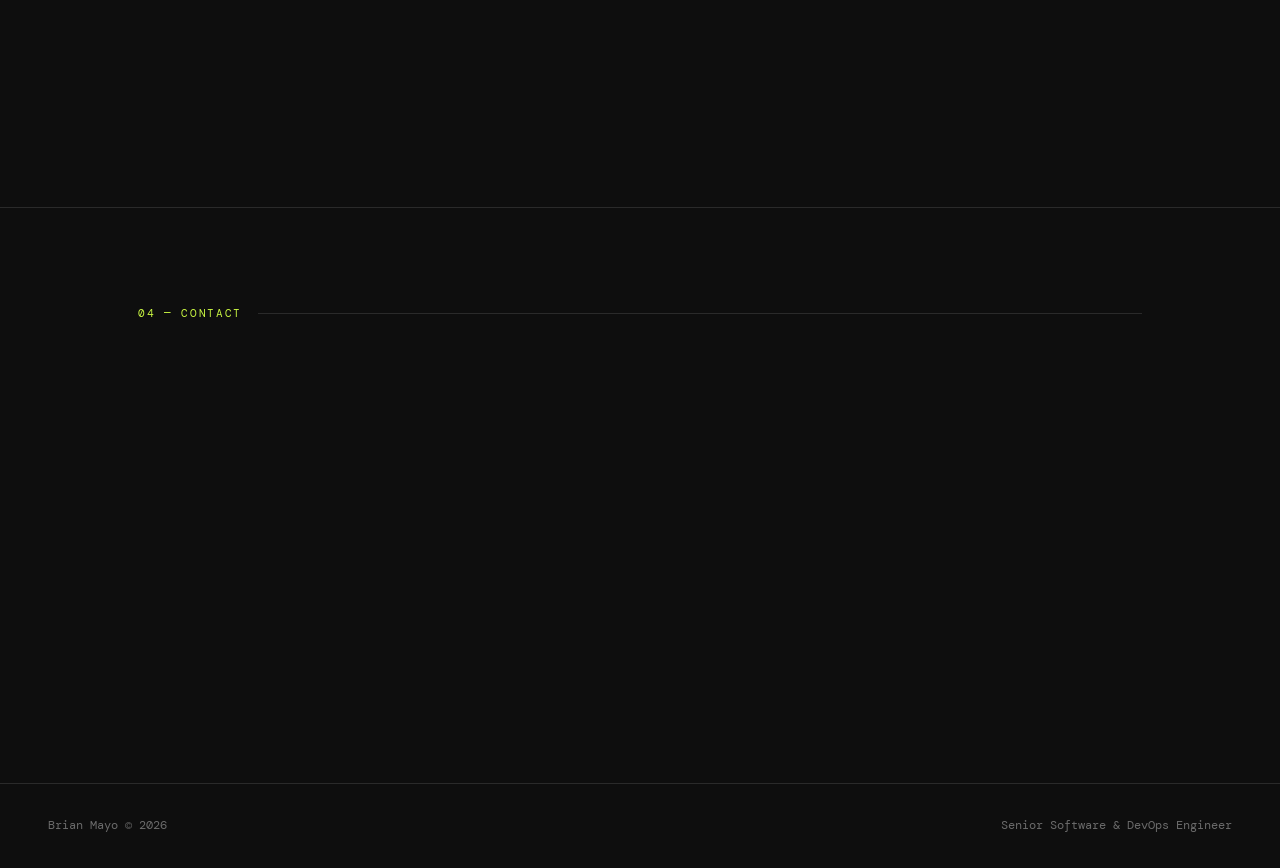
==== commit a1c8a2e1: "claude update" ====
--- a/index.html
+++ b/index.html
@@ -1,139 +1,240 @@
 <!DOCTYPE html>
-<html lang="en" data-theme="light">
+<html lang="en">
 <head>
   <meta charset="UTF-8" />
-  <meta name="viewport" content="width=device-width, initial-scale=1.0"/>
-  <title>Brian Mayo - Resume</title>
-  <link href="https://fonts.googleapis.com/css2?family=Inter:wght@400;600&display=swap" rel="stylesheet"/>
-  <link href="https://fonts.googleapis.com/icon?family=Material+Icons" rel="stylesheet">
-  <link rel="stylesheet" href="styles.css"/>
+  <meta name="viewport" content="width=device-width, initial-scale=1.0" />
+  <title>Brian Mayo — Senior Software & DevOps Engineer</title>
+  <link href="https://fonts.googleapis.com/css2?family=DM+Mono:ital,wght@0,300;0,400;0,500;1,400&family=Fraunces:ital,opsz,wght@0,9..144,300;0,9..144,600;1,9..144,300&display=swap" rel="stylesheet">
+  <link rel="stylesheet" href="style.css">
+
 </head>
 <body>
 
-  <header>
-    <h1>Brian Mayo</h1>
-    <h3>Senior Software/DevOps Engineer</h3>
-    <p>
-      <span class="material-icons">location_on</span>Essex Junction, VT&nbsp;&nbsp;|&nbsp;&nbsp;
-      <span class="material-icons">email</span><a href="mailto:brianmayo@outlook.com">brianmayo@outlook.com</a>&nbsp;&nbsp;|&nbsp;&nbsp;
-      <span class="material-icons">phone</span>802-233-3101
+<nav>
+  <a class="nav-logo" href="#">Brian Mayo</a>
+  <ul class="nav-links">
+    <li><a href="#about">About</a></li>
+    <li><a href="#experience">Experience</a></li>
+    <li><a href="#skills">Skills</a></li>
+    <li><a href="#contact">Contact</a></li>
+  </ul>
+</nav>
+
+<section id="hero">
+  <div class="hero-grid-bg"></div>
+  <div class="hero-glow"></div>
+  <div class="hero-content">
+    <div class="hero-tag">Essex Junction, VT · Open to opportunities</div>
+    <h1>Software &amp;<br><em>DevOps</em> Engineer</h1>
+    <p class="hero-sub">
+      20+ years shipping production software — from health-tech SaaS platforms
+      to real-time speech analytics. I build systems that scale, architectures
+      that last, and pipelines that deploy without drama.
     </p>
-    <div class="btn-group">
-      <a class="btn" href="https://www.linkedin.com/in/brianjmayo/" target="_blank">
-        <span class="material-icons">account_box</span> LinkedIn
-      </a>
-      <a class="btn" href="BrianMayoResume.pdf" download>
-        <span class="material-icons">picture_as_pdf</span> Download PDF
-      </a>
-    </div>
-  </header>
-
-  <section>
-    <h2><span class="material-icons">work</span> Experience</h2>
-    <div class="job">
-      <p class="job-title">Senior Software/DevOps Engineer <span class="job-company">@ CallFinder</span> (2018 – Present)</p>
-      <ul>
-        <li>Designed, developed, and maintained scalable PHP/Laravel web applications supporting real-time speech analytics and transcription services for enterprise clients</li>
-        <li>Led refactoring of monolithic codebases into modular services into Amazon Web Services (AWS), including existing MySQL databases to Amazon Aurora RDS</li>
-        <li>Engineered and maintained web services, containerized using Docker, and orchestrated via Kubernetes for easy deployment and scaling</li>
-        <li>Assisted in building CI/CD processes by integrating GitHub webhooks and AWS CodePipeline to source, build, and deploy projects</li>
+    <div class="hero-cta">
+      <a href="#experience" class="btn btn-primary">View my work →</a>
+      <a href="#contact" class="btn btn-ghost">Get in touch</a>
+      <a href="BrianMayoResume.pdf" download class="btn btn-ghost">Resume ↓</a>
+    </div>
+  </div>
+</section>
+
+<div class="section-divider"></div>
+
+<section id="about">
+  <div class="section-label">01 — About</div>
+  <div class="about-grid fade-in">
+    <div class="about-text">
+      <h2>Builder. Architect.<br><em>Problem solver.</em></h2>
+      <p>
+        I'm <strong>Brian Mayo</strong>, a software and DevOps engineer based in
+        <strong>Essex Junction, VT</strong>. Over two decades I've shipped products
+        at companies ranging from early-stage startups to Fortune 500 acquisitions —
+        including <strong>CallFinder</strong> and <strong>Cerner Corporation</strong>.
+      </p>
+      <p>
+        I'm equally at home writing clean <strong>PHP/Laravel</strong> backends,
+        orchestrating <strong>Kubernetes</strong> clusters, or designing
+        <strong>CI/CD pipelines</strong> on AWS. I thrive at the intersection of
+        software engineering and infrastructure.
+      </p>
+      <p>
+        Champlain College grad with a BS in Software Engineering. I believe great
+        software starts with clear thinking, good architecture, and strong coffee.
+      </p>
+    </div>
+    <div class="about-stats">
+      <div class="stat">
+        <div class="stat-num">20+</div>
+        <div class="stat-label">Years experience</div>
+      </div>
+      <div class="stat">
+        <div class="stat-num">3</div>
+        <div class="stat-label">Companies shaped</div>
+      </div>
+      <div class="stat">
+        <div class="stat-num">BS</div>
+        <div class="stat-label">Software Engineering</div>
+      </div>
+      <div class="stat">
+        <div class="stat-num">∞</div>
+        <div class="stat-label">Systems debugged</div>
+      </div>
+    </div>
+  </div>
+</section>
+
+<div class="section-divider"></div>
+
+<section id="experience">
+  <div class="section-label">02 — Experience</div>
+  <h2 class="fade-in">Where I've worked.</h2>
+  <div class="exp-list fade-in">
+
+    <div class="exp-item">
+      <div class="exp-header">
+        <span class="exp-company">CallFinder</span>
+        <span class="exp-years">2018 — Present</span>
+      </div>
+      <div class="exp-role">Senior Software / DevOps Engineer · South Burlington, VT</div>
+      <ul class="exp-bullets">
+        <li>Designed and maintained scalable PHP/Laravel applications for real-time speech analytics and transcription services serving enterprise clients.</li>
+        <li>Led refactoring of monolithic codebases into modular AWS services, migrating MySQL databases to Amazon Aurora RDS.</li>
+        <li>Engineered containerized web services with Docker, orchestrated via Kubernetes for reliable, scalable deployments.</li>
+        <li>Built CI/CD pipelines integrating GitHub webhooks with AWS CodePipeline to automate source, build, and deploy workflows.</li>
       </ul>
     </div>
-    <div class="job">
-      <p class="job-title">Senior Software Engineer <span class="job-company">@ Cerner Corporation</span> (2008 – 2018)</p>
-      <ul>
-        <li>Involved in development, testing, and documentation for an online-based software-as-a-service health and wellness portal for employers and health plans</li>
-        <li>Led development and end-user support for My Wellness Center portal for MSN.com, 2008 – 2010</li>
-        <li>Worked on various development projects strengthening health and wellness solution resulting in Cerner Corporation acquisition</li>
-        <li>Developed Apple HealthKit integration to Cerner Wellness mobile application</li>
-        <li>Agile team lead with responsibilities such as running and coordinating scrums and planning iterations</li>
+
+    <div class="exp-item">
+      <div class="exp-header">
+        <span class="exp-company">Cerner Corporation</span>
+        <span class="exp-years">2008 — 2018</span>
+      </div>
+      <div class="exp-role">Senior Software Engineer · South Burlington, VT · (acquired PureWellness, 2013)</div>
+      <ul class="exp-bullets">
+        <li>Developed, tested, and documented a SaaS health & wellness portal serving employers and health plans at scale.</li>
+        <li>Led development and end-user support for the My Wellness Center portal on MSN.com (2008–2010).</li>
+        <li>Built Apple HealthKit integration for the Cerner Wellness mobile application.</li>
+        <li>Served as Agile team lead — running scrums, planning iterations, and steering the team through the Cerner acquisition.</li>
       </ul>
     </div>
-    <div class="job">
-      <p class="job-title">Software Developer <span class="job-company">@ velocityXperts</span> (2006 – 2008)</p>
-      <ul>
-        <li>Developed and maintained legacy POS (point of sale) video rental software for Selection Video</li>
-        <li>Implemented automatic nightly uploads of POS sales reports for customer billing purposes</li>
-        <li>Provided phone and email tech support for customers;  provided in-person IT support for employees</li>
+
+    <div class="exp-item">
+      <div class="exp-header">
+        <span class="exp-company">velocityXperts</span>
+        <span class="exp-years">2006 — 2008</span>
+      </div>
+      <div class="exp-role">Software Developer · South Burlington, VT</div>
+      <ul class="exp-bullets">
+        <li>Developed and maintained legacy POS video rental software for Selection Video.</li>
+        <li>Implemented automated nightly sales report uploads for customer billing.</li>
+        <li>Provided phone, email, and in-person technical support for customers and staff.</li>
       </ul>
     </div>
-  </section>
-
-  <section>
-    <h2><span class="material-icons">school</span> Education</h2>
-    <p><strong>Bachelor of Software Engineering</strong> — Champlain College, 2007</p>
-    <p><strong>Associate of Software Development</strong> — Champlain College, 2005</p>
-  </section>
-
-  <section>
-    <h2><span class="material-icons">build</span> Skills</h2>
-    <div class="skills-box"">
-      <div class="skill-box">
-        <h3>Languages & Frameworks</h3>
-        <div class="skills-pills">
-          <span class="pill">.NET (C#, ASP)</span>
-          <span class="pill">JavaScript</span>
-          <span class="pill">PHP</span>
-          <span class="pill">Java</span>
-          <span class="pill">Objective-C</span>
-          <span class="pill">Swift</span>
-          <span class="pill">NodeJS</span>
-        </div>
-      </div>
-      <div class="skill-box">
-        <h3>Web & Databases</h3>
-        <div class="skills-pills">
-          <span class="pill">jQuery</span>
-          <span class="pill">AJAX</span>
-          <span class="pill">JSON</span>
-          <span class="pill">MSSQL</span>
-          <span class="pill">MySQL</span>
-          <span class="pill">Laravel</span>
-        </div>
-      </div>
-      <div class="skill-box">
-        <h3>Cloud & DevOps</h3>
-        <div class="skills-pills">
-          <span class="pill">AWS</span>
-          <span class="pill">Kubernetes</span>
-          <span class="pill">Docker</span>
-          <span class="pill">NGINX</span>
-          <span class="pill">GitHub Actions</span>
-          <span class="pill">CodePipeline</span>
-        </div>
-      </div>
-      <div class="skill-box">
-        <h3>Tools</h3>
-        <div class="skills-pills">
-          <span class="pill">Kong</span>
-          <span class="pill">Kibana</span>
-          <span class="pill">Redis Commander</span>
-          <span class="pill">SigNoz</span>
-          <span class="pill">Konga</span>
-        </div>
-      </div>
-    </div>
-  </section>
-
-  <section>
-    <h2><span class="material-icons">contacts</span> References</h2>
-    <p>Available upon request.</p>
-  </section>
-
-  <footer>
-    © 2025 Brian Mayo — Hosted on GitHub Pages
-  </footer>
-
-  <script>
-    // Auto-switch to dark mode if user prefers it
-    (function() {
-      const prefersDark = window.matchMedia('(prefers-color-scheme: dark)').matches;
-      const html = document.documentElement;
-      if (prefersDark && html.getAttribute("data-theme") !== "dark") {
-      html.setAttribute("data-theme", "dark");
-      }
-    })();
-  </script>
-
-</body>
-</html>
+
+  </div>
+</section>
+
+<div class="section-divider"></div>
+
+<section id="skills">
+  <div class="section-label">03 — Skills</div>
+  <h2 class="fade-in">My toolkit.</h2>
+  <div class="skills-grid fade-in">
+    <div class="skill-group">
+      <div class="skill-group-title">Languages</div>
+      <div class="skill-tags">
+        <span class="tag">PHP</span>
+        <span class="tag">JavaScript</span>
+        <span class="tag">C# / .NET</span>
+        <span class="tag">Java</span>
+        <span class="tag">Swift</span>
+        <span class="tag">Objective-C</span>
+        <span class="tag">NodeJS</span>
+        <span class="tag">ASP (VBScript)</span>
+      </div>
+    </div>
+    <div class="skill-group">
+      <div class="skill-group-title">Frameworks & Web</div>
+      <div class="skill-tags">
+        <span class="tag">Laravel</span>
+        <span class="tag">ASP.NET</span>
+        <span class="tag">jQuery</span>
+        <span class="tag">AJAX</span>
+        <span class="tag">JSON</span>
+        <span class="tag">REST APIs</span>
+      </div>
+    </div>
+    <div class="skill-group">
+      <div class="skill-group-title">Cloud & DevOps</div>
+      <div class="skill-tags">
+        <span class="tag">AWS</span>
+        <span class="tag">Docker</span>
+        <span class="tag">Kubernetes</span>
+        <span class="tag">GitHub</span>
+        <span class="tag">AWS CodePipeline</span>
+        <span class="tag">NGINX</span>
+        <span class="tag">Kong</span>
+        <span class="tag">FPM</span>
+      </div>
+    </div>
+    <div class="skill-group">
+      <div class="skill-group-title">Data & Observability</div>
+      <div class="skill-tags">
+        <span class="tag">MySQL</span>
+        <span class="tag">Aurora RDS</span>
+        <span class="tag">MSSQL</span>
+        <span class="tag">Redis</span>
+        <span class="tag">Kibana</span>
+        <span class="tag">SigNoz</span>
+        <span class="tag">Konga</span>
+      </div>
+    </div>
+  </div>
+</section>
+
+<div class="section-divider"></div>
+
+<section id="contact">
+  <div class="section-label">04 — Contact</div>
+  <div class="contact-inner fade-in">
+    <div class="contact-text">
+      <h2>Let's work<br>together.</h2>
+      <p>
+        I'm open to new opportunities — senior engineering roles, DevOps &amp; cloud
+        infrastructure work, or contract engagements. Based in Vermont,
+        open to remote. Reach out and I'll get back to you promptly.
+      </p>
+      <a href="/cdn-cgi/l/email-protection#94f6e6fdf5faf9f5edfbd4fbe1e0f8fbfbffbaf7fbf9" class="btn btn-primary">Say hello →</a>
+    </div>
+    <div class="contact-links">
+      <a href="/cdn-cgi/l/email-protection#2b4959424a45464a52446b445e5f4744444005484446" class="contact-link">
+        <span class="contact-link-label">Email</span>
+        <span class="__cf_email__" data-cfemail="86e4f4efe7e8ebe7ffe9c6e9f3f2eae9e9eda8e5e9eb">[email&#160;protected]</span>
+      </a>
+      <a href="tel:8022333101" class="contact-link">
+        <span class="contact-link-label">Phone</span>
+        802-233-3101
+      </a>
+      <a href="https://www.linkedin.com/in/brianjmayo/" target="_blank" class="contact-link">
+        <span class="contact-link-label">LinkedIn</span>
+        linkedin.com/in/brianjmayo
+      </a>
+      <a href="BrianMayoResume.pdf" download class="contact-link">
+        <span class="contact-link-label">Resume</span>
+        Download PDF ↓
+      </a>
+      <a href="#" class="contact-link">
+        <span class="contact-link-label">Location</span>
+        Essex Junction, VT
+      </a>
+    </div>
+  </div>
+</section>
+
+<footer>
+  <span>Brian Mayo © 2026</span>
+  <span>Senior Software &amp; DevOps Engineer</span>
+</footer>
+
+<script data-cfasync="false" src="/cdn-cgi/scripts/5c5dd728/cloudflare-static/email-decode.min.js"></script><scri
--- a/style.css
+++ b/style.css
@@ -0,0 +1,397 @@
+*, *::before, *::after { box-sizing: border-box; margin: 0; padding: 0; }
+
+:root {
+  --bg: #0e0e0e;
+  --surface: #161616;
+  --border: #2a2a2a;
+  --accent: #c8f542;
+  --accent-dim: rgba(200, 245, 66, 0.12);
+  --text: #e8e4dc;
+  --muted: #6b6b6b;
+  --font-display: 'Fraunces', Georgia, serif;
+  --font-mono: 'DM Mono', 'Fira Code', monospace;
+}
+
+html { scroll-behavior: smooth; }
+
+body {
+  background: var(--bg);
+  color: var(--text);
+  font-family: var(--font-mono);
+  font-size: 14px;
+  line-height: 1.7;
+  overflow-x: hidden;
+}
+
+/* ── NAV ── */
+nav {
+  position: fixed;
+  top: 0; left: 0; right: 0;
+  z-index: 100;
+  display: flex;
+  justify-content: space-between;
+  align-items: center;
+  padding: 1.2rem 3rem;
+  background: rgba(14,14,14,0.85);
+  backdrop-filter: blur(12px);
+  border-bottom: 1px solid var(--border);
+}
+
+.nav-logo {
+  font-family: var(--font-display);
+  font-size: 1.1rem;
+  font-weight: 600;
+  color: var(--text);
+  text-decoration: none;
+  letter-spacing: -0.02em;
+}
+
+.nav-links { display: flex; gap: 2rem; list-style: none; }
+.nav-links a {
+  color: var(--muted);
+  text-decoration: none;
+  font-size: 0.78rem;
+  letter-spacing: 0.08em;
+  text-transform: uppercase;
+  transition: color 0.2s;
+}
+.nav-links a:hover { color: var(--accent); }
+
+/* ── HERO ── */
+#hero {
+  min-height: 100vh;
+  display: flex;
+  align-items: center;
+  padding: 0 3rem;
+  position: relative;
+  overflow: hidden;
+}
+
+.hero-grid-bg {
+  position: absolute;
+  inset: 0;
+  background-image:
+    linear-gradient(var(--border) 1px, transparent 1px),
+    linear-gradient(90deg, var(--border) 1px, transparent 1px);
+  background-size: 48px 48px;
+  opacity: 0.35;
+  mask-image: radial-gradient(ellipse 80% 60% at 50% 50%, black 30%, transparent 100%);
+}
+
+.hero-glow {
+  position: absolute;
+  width: 600px; height: 600px;
+  background: radial-gradient(circle, rgba(200,245,66,0.07) 0%, transparent 70%);
+  top: 50%; left: 50%;
+  transform: translate(-50%, -50%);
+  pointer-events: none;
+}
+
+.hero-content {
+  position: relative;
+  max-width: 860px;
+  animation: fadeUp 0.8s ease both;
+}
+
+.hero-tag {
+  display: inline-flex;
+  align-items: center;
+  gap: 0.5rem;
+  color: var(--accent);
+  font-size: 0.75rem;
+  letter-spacing: 0.1em;
+  text-transform: uppercase;
+  margin-bottom: 1.5rem;
+}
+.hero-tag::before {
+  content: '';
+  width: 24px; height: 1px;
+  background: var(--accent);
+}
+
+h1 {
+  font-family: var(--font-display);
+  font-size: clamp(3.5rem, 9vw, 7rem);
+  font-weight: 300;
+  line-height: 1.0;
+  letter-spacing: -0.03em;
+  color: var(--text);
+  margin-bottom: 1.5rem;
+}
+
+h1 em {
+  font-style: italic;
+  color: var(--accent);
+}
+
+.hero-sub {
+  font-size: 0.9rem;
+  color: var(--muted);
+  max-width: 520px;
+  margin-bottom: 2.5rem;
+  line-height: 1.8;
+}
+
+.hero-cta { display: flex; gap: 1rem; flex-wrap: wrap; }
+
+/* ── BUTTONS ── */
+.btn {
+  display: inline-flex;
+  align-items: center;
+  gap: 0.5rem;
+  padding: 0.7rem 1.6rem;
+  font-family: var(--font-mono);
+  font-size: 0.78rem;
+  letter-spacing: 0.06em;
+  text-decoration: none;
+  border-radius: 2px;
+  transition: all 0.2s;
+  cursor: pointer;
+  border: none;
+}
+
+.btn-primary { background: var(--accent); color: #0e0e0e; font-weight: 500; }
+.btn-primary:hover { background: #d4f760; transform: translateY(-1px); }
+.btn-ghost { background: transparent; color: var(--muted); border: 1px solid var(--border); }
+.btn-ghost:hover { border-color: var(--accent); color: var(--accent); }
+
+/* ── SECTIONS ── */
+section {
+  padding: 6rem 3rem;
+  max-width: 1100px;
+  margin: 0 auto;
+}
+
+.section-label {
+  display: flex;
+  align-items: center;
+  gap: 1rem;
+  color: var(--accent);
+  font-size: 0.7rem;
+  letter-spacing: 0.15em;
+  text-transform: uppercase;
+  margin-bottom: 3rem;
+}
+.section-label::after {
+  content: '';
+  flex: 1;
+  height: 1px;
+  background: var(--border);
+}
+
+h2 {
+  font-family: var(--font-display);
+  font-size: clamp(2rem, 4vw, 3rem);
+  font-weight: 300;
+  letter-spacing: -0.02em;
+  line-height: 1.15;
+  margin-bottom: 1.5rem;
+}
+
+/* ── ABOUT ── */
+.about-grid {
+  display: grid;
+  grid-template-columns: 1fr 1fr;
+  gap: 4rem;
+  align-items: start;
+}
+
+.about-text p { color: var(--muted); margin-bottom: 1rem; line-height: 1.9; }
+.about-text p strong { color: var(--text); font-weight: 500; }
+
+.about-stats {
+  display: grid;
+  grid-template-columns: 1fr 1fr;
+  gap: 1px;
+  background: var(--border);
+  border: 1px solid var(--border);
+}
+
+.stat { background: var(--surface); padding: 1.8rem; }
+
+.stat-num {
+  font-family: var(--font-display);
+  font-size: 2.8rem;
+  font-weight: 600;
+  color: var(--accent);
+  line-height: 1;
+  margin-bottom: 0.3rem;
+}
+
+.stat-label {
+  font-size: 0.7rem;
+  color: var(--muted);
+  text-transform: uppercase;
+  letter-spacing: 0.1em;
+}
+
+/* ── EXPERIENCE ── */
+.exp-list {
+  display: flex;
+  flex-direction: column;
+  gap: 1px;
+  background: var(--border);
+  border: 1px solid var(--border);
+}
+
+.exp-item {
+  background: var(--surface);
+  padding: 2rem 2.5rem;
+  transition: background 0.2s;
+}
+
+.exp-item:hover { background: var(--accent-dim); }
+
+.exp-header {
+  display: flex;
+  justify-content: space-between;
+  align-items: baseline;
+  flex-wrap: wrap;
+  gap: 0.5rem;
+  margin-bottom: 0.3rem;
+}
+
+.exp-company {
+  font-family: var(--font-display);
+  font-size: 1.3rem;
+  font-weight: 300;
+  letter-spacing: -0.01em;
+  color: var(--text);
+}
+
+.exp-years { font-size: 0.72rem; color: var(--accent); letter-spacing: 0.08em; }
+
+.exp-role {
+  font-size: 0.75rem;
+  color: var(--muted);
+  margin-bottom: 1rem;
+  text-transform: uppercase;
+  letter-spacing: 0.07em;
+}
+
+.exp-bullets { list-style: none; display: flex; flex-direction: column; gap: 0.4rem; }
+
+.exp-bullets li {
+  color: var(--muted);
+  font-size: 0.82rem;
+  line-height: 1.7;
+  padding-left: 1.2rem;
+  position: relative;
+}
+
+.exp-bullets li::before {
+  content: '→';
+  position: absolute;
+  left: 0;
+  color: var(--border);
+  font-size: 0.7rem;
+  top: 0.15rem;
+}
+
+.exp-item:hover .exp-bullets li::before { color: var(--accent); }
+
+/* ── SKILLS ── */
+.skills-grid {
+  display: grid;
+  grid-template-columns: repeat(auto-fit, minmax(220px, 1fr));
+  gap: 1px;
+  background: var(--border);
+  border: 1px solid var(--border);
+  margin-top: 2rem;
+}
+
+.skill-group { background: var(--surface); padding: 1.8rem; transition: background 0.2s; }
+.skill-group:hover { background: var(--accent-dim); }
+
+.skill-group-title {
+  font-size: 0.68rem;
+  letter-spacing: 0.12em;
+  text-transform: uppercase;
+  color: var(--accent);
+  margin-bottom: 1rem;
+}
+
+.skill-tags { display: flex; flex-wrap: wrap; gap: 0.4rem; }
+
+.tag {
+  padding: 0.2rem 0.6rem;
+  font-size: 0.72rem;
+  color: var(--muted);
+  border: 1px solid var(--border);
+  border-radius: 2px;
+  transition: all 0.2s;
+}
+
+.skill-group:hover .tag { border-color: rgba(200, 245, 66, 0.3); color: var(--text); }
+
+/* ── CONTACT ── */
+.contact-inner {
+  display: grid;
+  grid-template-columns: 1fr 1fr;
+  gap: 4rem;
+  align-items: start;
+}
+
+.contact-text p { color: var(--muted); line-height: 1.9; margin-bottom: 2rem; }
+
+.contact-links { display: flex; flex-direction: column; gap: 0.8rem; }
+
+.contact-link {
+  display: flex;
+  align-items: center;
+  gap: 1rem;
+  color: var(--muted);
+  text-decoration: none;
+  font-size: 0.82rem;
+  padding: 0.8rem 1rem;
+  border: 1px solid var(--border);
+  transition: all 0.2s;
+}
+
+.contact-link:hover { border-color: var(--accent); color: var(--accent); padding-left: 1.5rem; }
+
+.contact-link-label {
+  font-size: 0.65rem;
+  color: var(--muted);
+  text-transform: uppercase;
+  letter-spacing: 0.1em;
+  min-width: 65px;
+}
+
+.contact-link:hover .contact-link-label { color: var(--accent); }
+
+/* ── FOOTER ── */
+footer {
+  border-top: 1px solid var(--border);
+  padding: 2rem 3rem;
+  display: flex;
+  justify-content: space-between;
+  align-items: center;
+  color: var(--muted);
+  font-size: 0.72rem;
+}
+
+.section-divider { width: 100%; height: 1px; background: var(--border); }
+
+/* ── ANIMATIONS ── */
+@keyframes fadeUp {
+  from { opacity: 0; transform: translateY(24px); }
+  to   { opacity: 1; transform: translateY(0); }
+}
+
+.fade-in {
+  opacity: 0;
+  transform: translateY(20px);
+  transition: opacity 0.6s ease, transform 0.6s ease;
+}
+
+.fade-in.visible { opacity: 1; transform: translateY(0); }
+
+/* ── RESPONSIVE ── */
+@media (max-width: 768px) {
+  nav { padding: 1rem 1.5rem; }
+  .nav-links { gap: 1.2rem; }
+  #hero, section { padding-left: 1.5rem; padding-right: 1.5rem; }
+  .about-grid, .contact-inner { grid-template-columns: 1fr; gap: 2.5rem; }
+  footer { flex-direction: column; gap: 0.5rem; text-align: center; }
+}
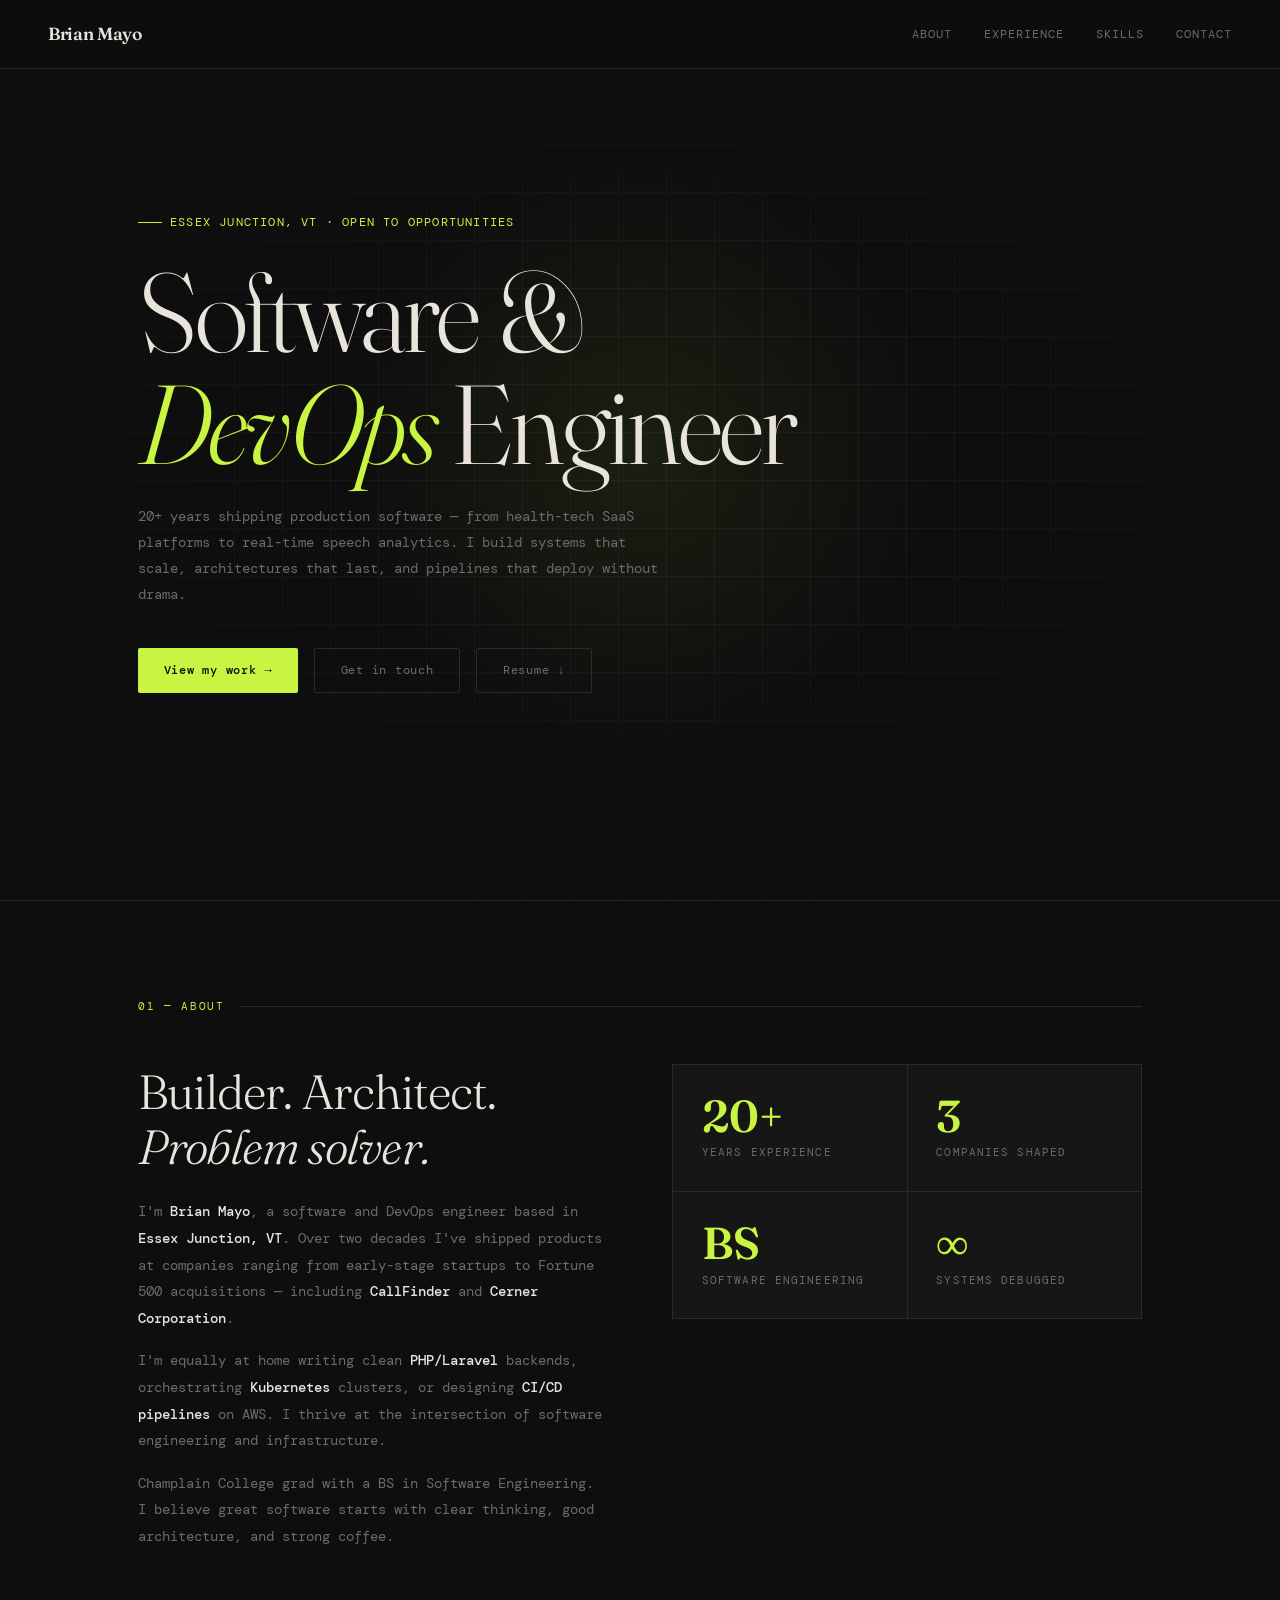
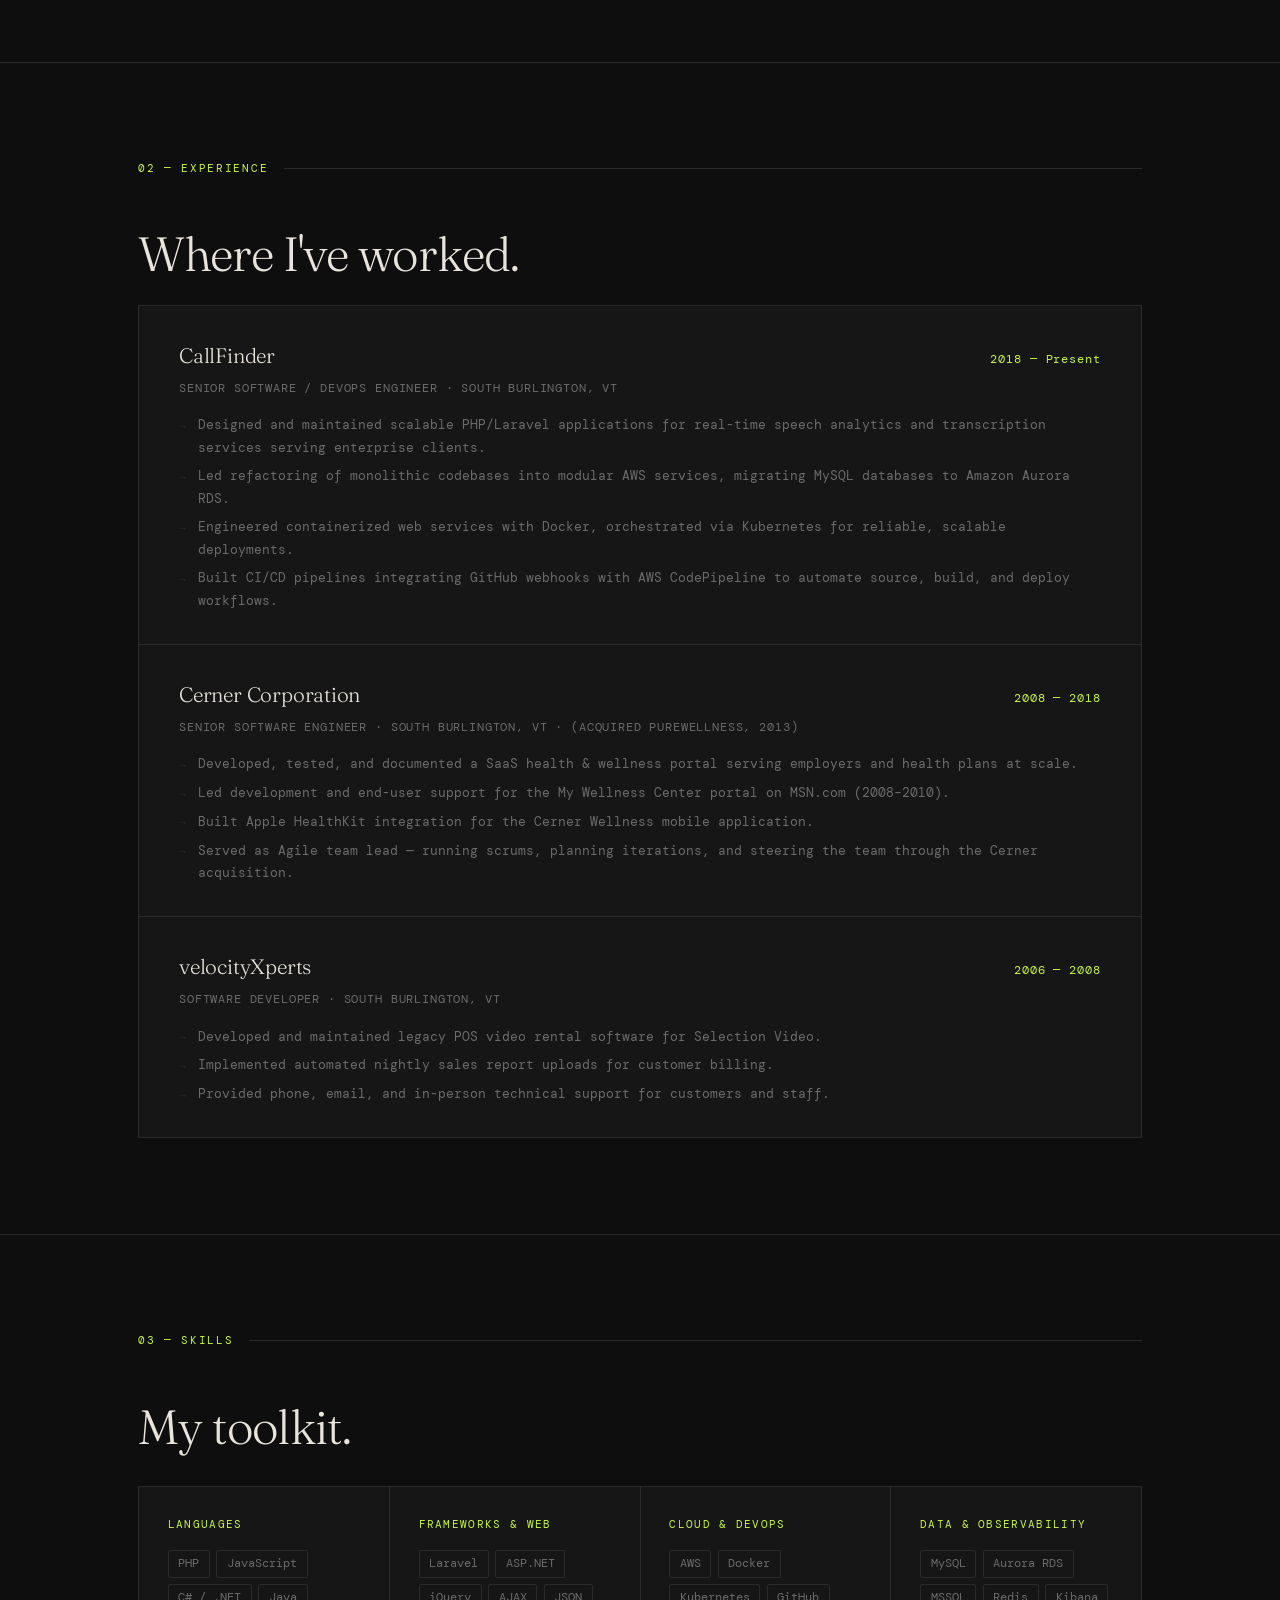
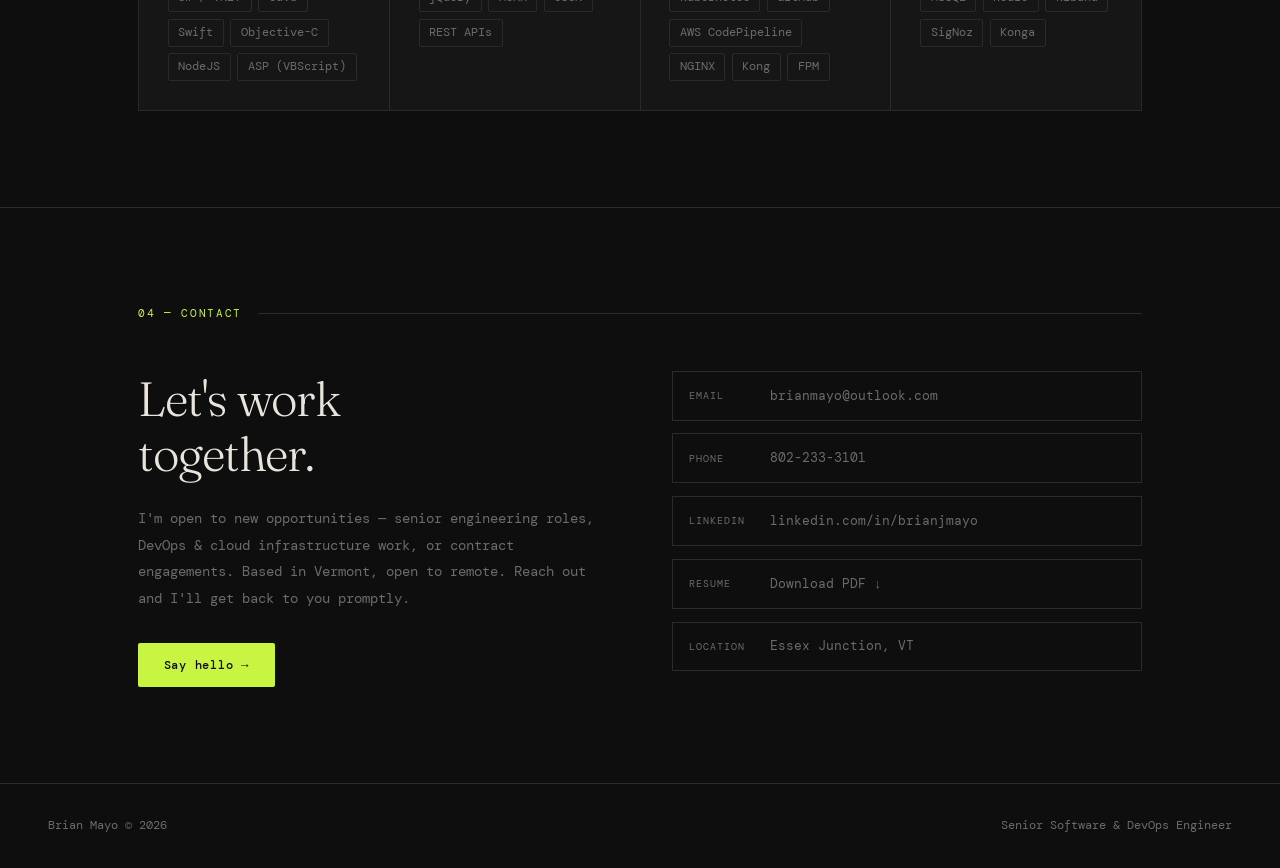
==== commit 7c6df84c: "claude fix" ====
--- a/index.html
+++ b/index.html
@@ -5,8 +5,399 @@
   <meta name="viewport" content="width=device-width, initial-scale=1.0" />
   <title>Brian Mayo — Senior Software & DevOps Engineer</title>
   <link href="https://fonts.googleapis.com/css2?family=DM+Mono:ital,wght@0,300;0,400;0,500;1,400&family=Fraunces:ital,opsz,wght@0,9..144,300;0,9..144,600;1,9..144,300&display=swap" rel="stylesheet">
-  <link rel="stylesheet" href="style.css">
-
+  <style>
+    *, *::before, *::after { box-sizing: border-box; margin: 0; padding: 0; }
+
+    :root {
+      --bg: #0e0e0e;
+      --surface: #161616;
+      --border: #2a2a2a;
+      --accent: #c8f542;
+      --accent-dim: rgba(200, 245, 66, 0.12);
+      --text: #e8e4dc;
+      --muted: #6b6b6b;
+      --font-display: 'Fraunces', Georgia, serif;
+      --font-mono: 'DM Mono', 'Fira Code', monospace;
+    }
+
+    html { scroll-behavior: smooth; }
+
+    body {
+      background: var(--bg);
+      color: var(--text);
+      font-family: var(--font-mono);
+      font-size: 14px;
+      line-height: 1.7;
+      overflow-x: hidden;
+    }
+
+    /* ── NAV ── */
+    nav {
+      position: fixed;
+      top: 0; left: 0; right: 0;
+      z-index: 100;
+      display: flex;
+      justify-content: space-between;
+      align-items: center;
+      padding: 1.2rem 3rem;
+      background: rgba(14,14,14,0.85);
+      backdrop-filter: blur(12px);
+      border-bottom: 1px solid var(--border);
+    }
+
+    .nav-logo {
+      font-family: var(--font-display);
+      font-size: 1.1rem;
+      font-weight: 600;
+      color: var(--text);
+      text-decoration: none;
+      letter-spacing: -0.02em;
+    }
+
+    .nav-links { display: flex; gap: 2rem; list-style: none; }
+    .nav-links a {
+      color: var(--muted);
+      text-decoration: none;
+      font-size: 0.78rem;
+      letter-spacing: 0.08em;
+      text-transform: uppercase;
+      transition: color 0.2s;
+    }
+    .nav-links a:hover { color: var(--accent); }
+
+    /* ── HERO ── */
+    #hero {
+      min-height: 100vh;
+      display: flex;
+      align-items: center;
+      padding: 0 3rem;
+      position: relative;
+      overflow: hidden;
+    }
+
+    .hero-grid-bg {
+      position: absolute;
+      inset: 0;
+      background-image:
+        linear-gradient(var(--border) 1px, transparent 1px),
+        linear-gradient(90deg, var(--border) 1px, transparent 1px);
+      background-size: 48px 48px;
+      opacity: 0.35;
+      mask-image: radial-gradient(ellipse 80% 60% at 50% 50%, black 30%, transparent 100%);
+    }
+
+    .hero-glow {
+      position: absolute;
+      width: 600px; height: 600px;
+      background: radial-gradient(circle, rgba(200,245,66,0.07) 0%, transparent 70%);
+      top: 50%; left: 50%;
+      transform: translate(-50%, -50%);
+      pointer-events: none;
+    }
+
+    .hero-content {
+      position: relative;
+      max-width: 860px;
+      animation: fadeUp 0.8s ease both;
+    }
+
+    .hero-tag {
+      display: inline-flex;
+      align-items: center;
+      gap: 0.5rem;
+      color: var(--accent);
+      font-size: 0.75rem;
+      letter-spacing: 0.1em;
+      text-transform: uppercase;
+      margin-bottom: 1.5rem;
+    }
+    .hero-tag::before {
+      content: '';
+      width: 24px; height: 1px;
+      background: var(--accent);
+    }
+
+    h1 {
+      font-family: var(--font-display);
+      font-size: clamp(3.5rem, 9vw, 7rem);
+      font-weight: 300;
+      line-height: 1.0;
+      letter-spacing: -0.03em;
+      color: var(--text);
+      margin-bottom: 1.5rem;
+    }
+
+    h1 em { font-style: italic; color: var(--accent); }
+
+    .hero-sub {
+      font-size: 0.9rem;
+      color: var(--muted);
+      max-width: 520px;
+      margin-bottom: 2.5rem;
+      line-height: 1.8;
+    }
+
+    .hero-cta { display: flex; gap: 1rem; flex-wrap: wrap; }
+
+    /* ── BUTTONS ── */
+    .btn {
+      display: inline-flex;
+      align-items: center;
+      gap: 0.5rem;
+      padding: 0.7rem 1.6rem;
+      font-family: var(--font-mono);
+      font-size: 0.78rem;
+      letter-spacing: 0.06em;
+      text-decoration: none;
+      border-radius: 2px;
+      transition: all 0.2s;
+      cursor: pointer;
+      border: none;
+    }
+
+    .btn-primary { background: var(--accent); color: #0e0e0e; font-weight: 500; }
+    .btn-primary:hover { background: #d4f760; transform: translateY(-1px); }
+    .btn-ghost { background: transparent; color: var(--muted); border: 1px solid var(--border); }
+    .btn-ghost:hover { border-color: var(--accent); color: var(--accent); }
+
+    /* ── SECTIONS ── */
+    section {
+      padding: 6rem 3rem;
+      max-width: 1100px;
+      margin: 0 auto;
+    }
+
+    .section-label {
+      display: flex;
+      align-items: center;
+      gap: 1rem;
+      color: var(--accent);
+      font-size: 0.7rem;
+      letter-spacing: 0.15em;
+      text-transform: uppercase;
+      margin-bottom: 3rem;
+    }
+    .section-label::after {
+      content: '';
+      flex: 1;
+      height: 1px;
+      background: var(--border);
+    }
+
+    h2 {
+      font-family: var(--font-display);
+      font-size: clamp(2rem, 4vw, 3rem);
+      font-weight: 300;
+      letter-spacing: -0.02em;
+      line-height: 1.15;
+      margin-bottom: 1.5rem;
+    }
+
+    /* ── ABOUT ── */
+    .about-grid {
+      display: grid;
+      grid-template-columns: 1fr 1fr;
+      gap: 4rem;
+      align-items: start;
+    }
+
+    .about-text p { color: var(--muted); margin-bottom: 1rem; line-height: 1.9; }
+    .about-text p strong { color: var(--text); font-weight: 500; }
+
+    .about-stats {
+      display: grid;
+      grid-template-columns: 1fr 1fr;
+      gap: 1px;
+      background: var(--border);
+      border: 1px solid var(--border);
+    }
+
+    .stat { background: var(--surface); padding: 1.8rem; }
+
+    .stat-num {
+      font-family: var(--font-display);
+      font-size: 2.8rem;
+      font-weight: 600;
+      color: var(--accent);
+      line-height: 1;
+      margin-bottom: 0.3rem;
+    }
+
+    .stat-label {
+      font-size: 0.7rem;
+      color: var(--muted);
+      text-transform: uppercase;
+      letter-spacing: 0.1em;
+    }
+
+    /* ── EXPERIENCE ── */
+    .exp-list {
+      display: flex;
+      flex-direction: column;
+      gap: 1px;
+      background: var(--border);
+      border: 1px solid var(--border);
+    }
+
+    .exp-item {
+      background: var(--surface);
+      padding: 2rem 2.5rem;
+      transition: background 0.2s;
+    }
+
+    .exp-item:hover { background: var(--accent-dim); }
+
+    .exp-header {
+      display: flex;
+      justify-content: space-between;
+      align-items: baseline;
+      flex-wrap: wrap;
+      gap: 0.5rem;
+      margin-bottom: 0.3rem;
+    }
+
+    .exp-company {
+      font-family: var(--font-display);
+      font-size: 1.3rem;
+      font-weight: 300;
+      letter-spacing: -0.01em;
+      color: var(--text);
+    }
+
+    .exp-years { font-size: 0.72rem; color: var(--accent); letter-spacing: 0.08em; }
+
+    .exp-role {
+      font-size: 0.75rem;
+      color: var(--muted);
+      margin-bottom: 1rem;
+      text-transform: uppercase;
+      letter-spacing: 0.07em;
+    }
+
+    .exp-bullets { list-style: none; display: flex; flex-direction: column; gap: 0.4rem; }
+
+    .exp-bullets li {
+      color: var(--muted);
+      font-size: 0.82rem;
+      line-height: 1.7;
+      padding-left: 1.2rem;
+      position: relative;
+    }
+
+    .exp-bullets li::before {
+      content: '→';
+      position: absolute;
+      left: 0;
+      color: var(--border);
+      font-size: 0.7rem;
+      top: 0.15rem;
+    }
+
+    .exp-item:hover .exp-bullets li::before { color: var(--accent); }
+
+    /* ── SKILLS ── */
+    .skills-grid {
+      display: grid;
+      grid-template-columns: repeat(auto-fit, minmax(220px, 1fr));
+      gap: 1px;
+      background: var(--border);
+      border: 1px solid var(--border);
+      margin-top: 2rem;
+    }
+
+    .skill-group { background: var(--surface); padding: 1.8rem; transition: background 0.2s; }
+    .skill-group:hover { background: var(--accent-dim); }
+
+    .skill-group-title {
+      font-size: 0.68rem;
+      letter-spacing: 0.12em;
+      text-transform: uppercase;
+      color: var(--accent);
+      margin-bottom: 1rem;
+    }
+
+    .skill-tags { display: flex; flex-wrap: wrap; gap: 0.4rem; }
+
+    .tag {
+      padding: 0.2rem 0.6rem;
+      font-size: 0.72rem;
+      color: var(--muted);
+      border: 1px solid var(--border);
+      border-radius: 2px;
+      transition: all 0.2s;
+    }
+
+    .skill-group:hover .tag { border-color: rgba(200, 245, 66, 0.3); color: var(--text); }
+
+    /* ── CONTACT ── */
+    .contact-inner {
+      display: grid;
+      grid-template-columns: 1fr 1fr;
+      gap: 4rem;
+      align-items: start;
+    }
+
+    .contact-text p { color: var(--muted); line-height: 1.9; margin-bottom: 2rem; }
+
+    .contact-links { display: flex; flex-direction: column; gap: 0.8rem; }
+
+    .contact-link {
+      display: flex;
+      align-items: center;
+      gap: 1rem;
+      color: var(--muted);
+      text-decoration: none;
+      font-size: 0.82rem;
+      padding: 0.8rem 1rem;
+      border: 1px solid var(--border);
+      transition: all 0.2s;
+    }
+
+    .contact-link:hover { border-color: var(--accent); color: var(--accent); padding-left: 1.5rem; }
+
+    .contact-link-label {
+      font-size: 0.65rem;
+      color: var(--muted);
+      text-transform: uppercase;
+      letter-spacing: 0.1em;
+      min-width: 65px;
+    }
+
+    .contact-link:hover .contact-link-label { color: var(--accent); }
+
+    /* ── FOOTER ── */
+    footer {
+      border-top: 1px solid var(--border);
+      padding: 2rem 3rem;
+      display: flex;
+      justify-content: space-between;
+      align-items: center;
+      color: var(--muted);
+      font-size: 0.72rem;
+    }
+
+    .section-divider { width: 100%; height: 1px; background: var(--border); }
+
+    /* ── ANIMATIONS ── */
+    @keyframes fadeUp {
+      from { opacity: 0; transform: translateY(24px); }
+      to   { opacity: 1; transform: translateY(0); }
+    }
+
+    /* Content always visible; animation is progressive enhancement via JS */
+    .fade-in { opacity: 1; }
+    .fade-in.will-animate { opacity: 0; transform: translateY(20px); transition: opacity 0.6s ease, transform 0.6s ease; }
+    .fade-in.will-animate.visible { opacity: 1; transform: translateY(0); }
+
+    /* ── RESPONSIVE ── */
+    @media (max-width: 768px) {
+      nav { padding: 1rem 1.5rem; }
+      .nav-links { gap: 1.2rem; }
+      #hero, section { padding-left: 1.5rem; padding-right: 1.5rem; }
+      .about-grid, .contact-inner { grid-template-columns: 1fr; gap: 2.5rem; }
+      footer { flex-direction: column; gap: 0.5rem; text-align: center; }
+    }
+  </style>
 </head>
 <body>
 
@@ -24,17 +415,17 @@
   <div class="hero-grid-bg"></div>
   <div class="hero-glow"></div>
   <div class="hero-content">
-    <div class="hero-tag">Essex Junction, VT · Open to opportunities</div>
+    <div class="hero-tag">Essex Junction, VT &middot; Open to opportunities</div>
     <h1>Software &amp;<br><em>DevOps</em> Engineer</h1>
     <p class="hero-sub">
-      20+ years shipping production software — from health-tech SaaS platforms
+      20+ years shipping production software &mdash; from health-tech SaaS platforms
       to real-time speech analytics. I build systems that scale, architectures
       that last, and pipelines that deploy without drama.
     </p>
     <div class="hero-cta">
-      <a href="#experience" class="btn btn-primary">View my work →</a>
+      <a href="#experience" class="btn btn-primary">View my work &rarr;</a>
       <a href="#contact" class="btn btn-ghost">Get in touch</a>
-      <a href="BrianMayoResume.pdf" download class="btn btn-ghost">Resume ↓</a>
+      <a href="BrianMayoResume.pdf" download class="btn btn-ghost">Resume &darr;</a>
     </div>
   </div>
 </section>
@@ -42,14 +433,14 @@
 <div class="section-divider"></div>
 
 <section id="about">
-  <div class="section-label">01 — About</div>
+  <div class="section-label">01 &mdash; About</div>
   <div class="about-grid fade-in">
     <div class="about-text">
       <h2>Builder. Architect.<br><em>Problem solver.</em></h2>
       <p>
         I'm <strong>Brian Mayo</strong>, a software and DevOps engineer based in
         <strong>Essex Junction, VT</strong>. Over two decades I've shipped products
-        at companies ranging from early-stage startups to Fortune 500 acquisitions —
+        at companies ranging from early-stage startups to Fortune 500 acquisitions &mdash;
         including <strong>CallFinder</strong> and <strong>Cerner Corporation</strong>.
       </p>
       <p>
@@ -77,7 +468,7 @@
         <div class="stat-label">Software Engineering</div>
       </div>
       <div class="stat">
-        <div class="stat-num">∞</div>
+        <div class="stat-num">&infin;</div>
         <div class="stat-label">Systems debugged</div>
       </div>
     </div>
@@ -87,16 +478,16 @@
 <div class="section-divider"></div>
 
 <section id="experience">
-  <div class="section-label">02 — Experience</div>
+  <div class="section-label">02 &mdash; Experience</div>
   <h2 class="fade-in">Where I've worked.</h2>
   <div class="exp-list fade-in">
 
     <div class="exp-item">
       <div class="exp-header">
         <span class="exp-company">CallFinder</span>
-        <span class="exp-years">2018 — Present</span>
-      </div>
-      <div class="exp-role">Senior Software / DevOps Engineer · South Burlington, VT</div>
+        <span class="exp-years">2018 &mdash; Present</span>
+      </div>
+      <div class="exp-role">Senior Software / DevOps Engineer &middot; South Burlington, VT</div>
       <ul class="exp-bullets">
         <li>Designed and maintained scalable PHP/Laravel applications for real-time speech analytics and transcription services serving enterprise clients.</li>
         <li>Led refactoring of monolithic codebases into modular AWS services, migrating MySQL databases to Amazon Aurora RDS.</li>
@@ -108,23 +499,23 @@
     <div class="exp-item">
       <div class="exp-header">
         <span class="exp-company">Cerner Corporation</span>
-        <span class="exp-years">2008 — 2018</span>
-      </div>
-      <div class="exp-role">Senior Software Engineer · South Burlington, VT · (acquired PureWellness, 2013)</div>
+        <span class="exp-years">2008 &mdash; 2018</span>
+      </div>
+      <div class="exp-role">Senior Software Engineer &middot; South Burlington, VT &middot; (acquired PureWellness, 2013)</div>
       <ul class="exp-bullets">
-        <li>Developed, tested, and documented a SaaS health & wellness portal serving employers and health plans at scale.</li>
-        <li>Led development and end-user support for the My Wellness Center portal on MSN.com (2008–2010).</li>
+        <li>Developed, tested, and documented a SaaS health &amp; wellness portal serving employers and health plans at scale.</li>
+        <li>Led development and end-user support for the My Wellness Center portal on MSN.com (2008&ndash;2010).</li>
         <li>Built Apple HealthKit integration for the Cerner Wellness mobile application.</li>
-        <li>Served as Agile team lead — running scrums, planning iterations, and steering the team through the Cerner acquisition.</li>
+        <li>Served as Agile team lead &mdash; running scrums, planning iterations, and steering the team through the Cerner acquisition.</li>
       </ul>
     </div>
 
     <div class="exp-item">
       <div class="exp-header">
         <span class="exp-company">velocityXperts</span>
-        <span class="exp-years">2006 — 2008</span>
-      </div>
-      <div class="exp-role">Software Developer · South Burlington, VT</div>
+        <span class="exp-years">2006 &mdash; 2008</span>
+      </div>
+      <div class="exp-role">Software Developer &middot; South Burlington, VT</div>
       <ul class="exp-bullets">
         <li>Developed and maintained legacy POS video rental software for Selection Video.</li>
         <li>Implemented automated nightly sales report uploads for customer billing.</li>
@@ -138,7 +529,7 @@
 <div class="section-divider"></div>
 
 <section id="skills">
-  <div class="section-label">03 — Skills</div>
+  <div class="section-label">03 &mdash; Skills</div>
   <h2 class="fade-in">My toolkit.</h2>
   <div class="skills-grid fade-in">
     <div class="skill-group">
@@ -155,7 +546,7 @@
       </div>
     </div>
     <div class="skill-group">
-      <div class="skill-group-title">Frameworks & Web</div>
+      <div class="skill-group-title">Frameworks &amp; Web</div>
       <div class="skill-tags">
         <span class="tag">Laravel</span>
         <span class="tag">ASP.NET</span>
@@ -166,7 +557,7 @@
       </div>
     </div>
     <div class="skill-group">
-      <div class="skill-group-title">Cloud & DevOps</div>
+      <div class="skill-group-title">Cloud &amp; DevOps</div>
       <div class="skill-tags">
         <span class="tag">AWS</span>
         <span class="tag">Docker</span>
@@ -179,7 +570,7 @@
       </div>
     </div>
     <div class="skill-group">
-      <div class="skill-group-title">Data & Observability</div>
+      <div class="skill-group-title">Data &amp; Observability</div>
       <div class="skill-tags">
         <span class="tag">MySQL</span>
         <span class="tag">Aurora RDS</span>
@@ -196,21 +587,21 @@
 <div class="section-divider"></div>
 
 <section id="contact">
-  <div class="section-label">04 — Contact</div>
+  <div class="section-label">04 &mdash; Contact</div>
   <div class="contact-inner fade-in">
     <div class="contact-text">
       <h2>Let's work<br>together.</h2>
       <p>
-        I'm open to new opportunities — senior engineering roles, DevOps &amp; cloud
+        I'm open to new opportunities &mdash; senior engineering roles, DevOps &amp; cloud
         infrastructure work, or contract engagements. Based in Vermont,
         open to remote. Reach out and I'll get back to you promptly.
       </p>
-      <a href="/cdn-cgi/l/email-protection#94f6e6fdf5faf9f5edfbd4fbe1e0f8fbfbffbaf7fbf9" class="btn btn-primary">Say hello →</a>
+      <a href="mailto:brianmayo@outlook.com" class="btn btn-primary">Say hello &rarr;</a>
     </div>
     <div class="contact-links">
-      <a href="/cdn-cgi/l/email-protection#2b4959424a45464a52446b445e5f4744444005484446" class="contact-link">
+      <a href="mailto:brianmayo@outlook.com" class="contact-link">
         <span class="contact-link-label">Email</span>
-        <span class="__cf_email__" data-cfemail="86e4f4efe7e8ebe7ffe9c6e9f3f2eae9e9eda8e5e9eb">[email&#160;protected]</span>
+        brianmayo@outlook.com
       </a>
       <a href="tel:8022333101" class="contact-link">
         <span class="contact-link-label">Phone</span>
@@ -222,7 +613,7 @@
       </a>
       <a href="BrianMayoResume.pdf" download class="contact-link">
         <span class="contact-link-label">Resume</span>
-        Download PDF ↓
+        Download PDF &darr;
       </a>
       <a href="#" class="contact-link">
         <span class="contact-link-label">Location</span>
@@ -233,8 +624,22 @@
 </section>
 
 <footer>
-  <span>Brian Mayo © 2026</span>
+  <span>Brian Mayo &copy; 2026</span>
   <span>Senior Software &amp; DevOps Engineer</span>
 </footer>
 
-<script data-cfasync="false" src="/cdn-cgi/scripts/5c5dd728/cloudflare-static/email-decode.min.js"></script><scri+<script>
+  // Progressive enhancement: only hide elements if JS is running
+  document.querySelectorAll('.fade-in').forEach(el => el.classList.add('will-animate'));
+
+  const observer = new IntersectionObserver((entries) => {
+    entries.forEach(e => {
+      if (e.isIntersecting) e.target.classList.add('visible');
+    });
+  }, { threshold: 0.1 });
+
+  document.querySelectorAll('.fade-in').forEach(el => observer.observe(el));
+</script>
+
+</body>
+</html>
